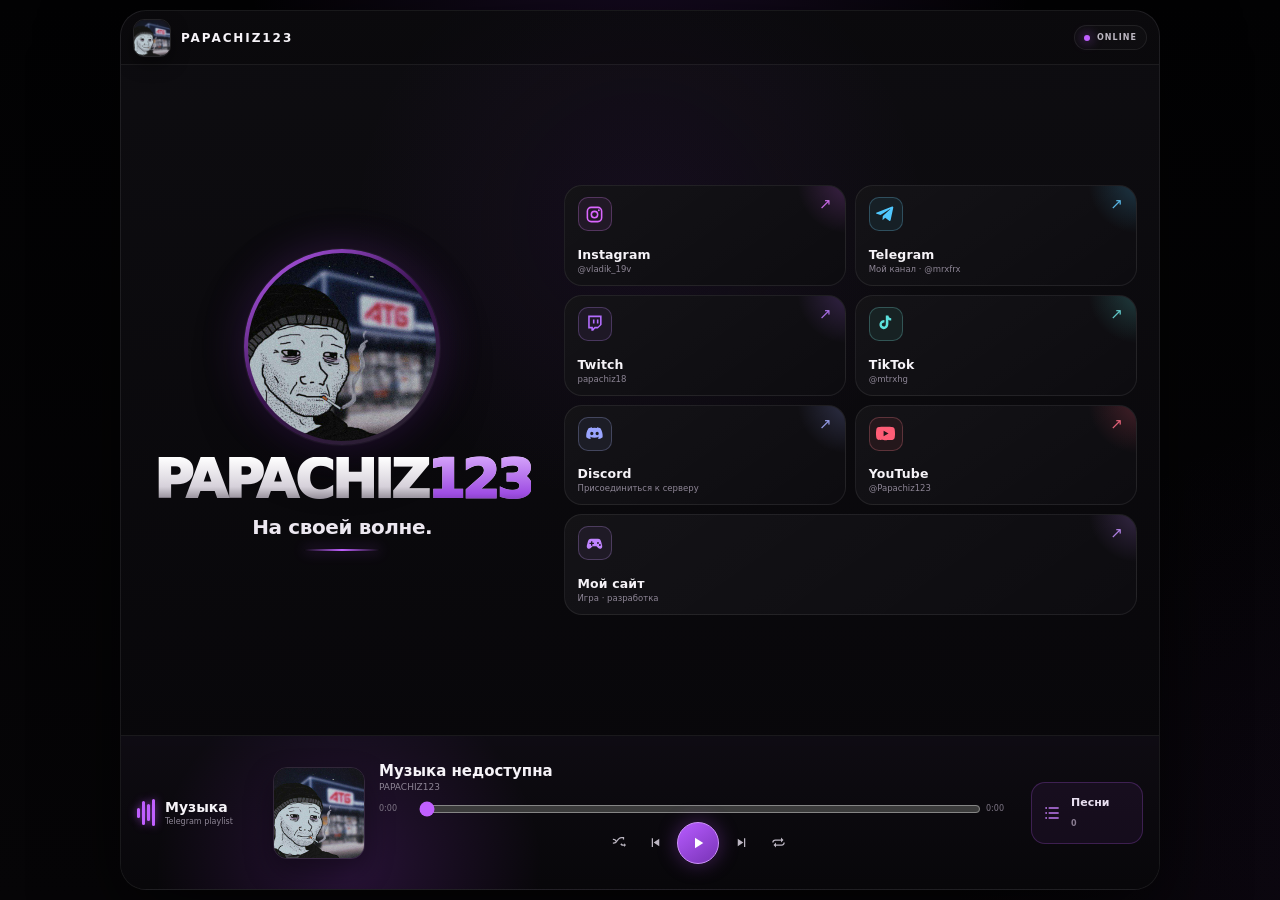
==== index.html @ b85cf556 "Kenzo style purple redesign" ====
<!doctype html>
<html lang="ru">
<head>
<meta charset="utf-8">
<meta name="viewport" content="width=device-width,initial-scale=1,viewport-fit=cover">
<meta name="theme-color" content="#050306">
<title>PAPACHIZ123</title>
<link rel="icon" href="favicon.ico">
<link rel="icon" type="image/png" sizes="32x32" href="favicon-32.png">
<link rel="icon" type="image/png" sizes="64x64" href="favicon-64.png">
<link rel="apple-touch-icon" href="apple-touch-icon.png">
<link rel="stylesheet" href="style.css">
</head>
<body>
<main class="app">
  <header class="topbar">
    <div class="top-id"><img src="profile.jpg" alt=""><strong>PAPACHIZ123</strong></div>
    <div class="online">ONLINE</div>
  </header>

  <section class="content">
    <div class="profile">
      <div class="avatar-frame"><img src="profile.jpg" alt="PAPACHIZ123"></div>
      <h1>PAPACHIZ<span>123</span></h1>
      <p class="phrase">На своей волне.</p>
    </div>

    <div class="links">
      <a class="social instagram" href="https://www.instagram.com/vladik_19v/" target="_blank" rel="noopener" aria-label="Instagram">
        <div class="social-head"><div class="icon"><svg viewBox="0 0 24 24"><path d="M7.75 2h8.5A5.76 5.76 0 0 1 22 7.75v8.5A5.76 5.76 0 0 1 16.25 22h-8.5A5.76 5.76 0 0 1 2 16.25v-8.5A5.76 5.76 0 0 1 7.75 2Zm0 2A3.75 3.75 0 0 0 4 7.75v8.5A3.75 3.75 0 0 0 7.75 20h8.5A3.75 3.75 0 0 0 20 16.25v-8.5A3.75 3.75 0 0 0 16.25 4h-8.5ZM17.5 5.5A1.25 1.25 0 1 1 17.5 8a1.25 1.25 0 0 1 0-2.5ZM12 7a5 5 0 1 1 0 10 5 5 0 0 1 0-10Zm0 2a3 3 0 1 0 0 6 3 3 0 0 0 0-6Z"/></svg></div><span class="arrow">↗</span></div>
        <div><strong>Instagram</strong><small>@vladik_19v</small></div>
      </a>

      <a class="social telegram" href="https://t.me/mrxfrx" target="_blank" rel="noopener" aria-label="Telegram">
        <div class="social-head"><div class="icon"><svg viewBox="0 0 24 24"><path d="M21.8 3.6 18.5 19c-.25 1.08-.92 1.35-1.86.84l-5-3.69-2.41 2.32c-.27.27-.49.49-1 .49l.36-5.1 9.28-8.39c.4-.36-.09-.56-.63-.2L5.77 12.5.83 10.96c-1.08-.34-1.1-1.08.23-1.6L20.4 1.9c.9-.33 1.69.2 1.4 1.7Z"/></svg></div><span class="arrow">↗</span></div>
        <div><strong>Telegram</strong><small>Мой канал · @mrxfrx</small></div>
      </a>

      <a class="social twitch" href="https://www.twitch.tv/papachiz18" target="_blank" rel="noopener" aria-label="Twitch">
        <div class="social-head"><div class="icon"><svg viewBox="0 0 24 24"><path d="M4 2h17v11.5l-4.8 4.8h-3.5L10.4 21H8v-2.7H4V2Zm2 2v12h4v2.2l2.2-2.2h4L19 13.2V4H6Zm4 3h2v5h-2V7Zm5 0h2v5h-2V7Z"/></svg></div><span class="arrow">↗</span></div>
        <div><strong>Twitch</strong><small>papachiz18</small></div>
      </a>

      <a class="social tiktok" href="https://www.tiktok.com/@mtrxhg" target="_blank" rel="noopener" aria-label="TikTok">
        <div class="social-head"><div class="icon"><svg viewBox="0 0 24 24"><path d="M15.6 2c.35 2.02 1.54 3.23 3.62 3.39V8.2c-1.2.12-2.25-.28-3.58-1.08v5.35c0 6.8-7.42 8.92-10.4 4.05-1.91-3.13-.74-8.62 5.4-8.84v2.97c-.46.07-.95.18-1.39.33-1.34.45-2.1 1.29-1.89 2.72.4 2.75 5.45 3.56 5.03-1.81V2h3.21Z"/></svg></div><span class="arrow">↗</span></div>
        <div><strong>TikTok</strong><small>@mtrxhg</small></div>
      </a>

      <a class="social discord" href="https://discord.gg/qMHVXrs7yF" target="_blank" rel="noopener" aria-label="Discord">
        <div class="social-head"><div class="icon"><svg viewBox="0 0 24 24"><path d="M19.5 5.34A16.3 16.3 0 0 0 15.44 4l-.5 1.02a15.4 15.4 0 0 0-5.87 0L8.55 4A16.44 16.44 0 0 0 4.5 5.35C1.93 9.17 1.24 12.9 1.6 16.58a16.7 16.7 0 0 0 4.98 2.52l1.2-1.64a10.8 10.8 0 0 1-1.88-.9l.46-.36c3.62 1.68 7.55 1.68 11.13 0l.46.36c-.6.35-1.23.65-1.88.9l1.2 1.64a16.64 16.64 0 0 0 4.98-2.52c.43-4.27-.74-7.96-2.75-11.24ZM8.62 14.32c-1.09 0-1.98-1-1.98-2.22 0-1.23.87-2.22 1.98-2.22 1.12 0 2.01 1 1.99 2.22 0 1.22-.88 2.22-1.99 2.22Zm6.76 0c-1.09 0-1.98-1-1.98-2.22 0-1.23.87-2.22 1.98-2.22 1.12 0 2.01 1 1.99 2.22 0 1.22-.87 2.22-1.99 2.22Z"/></svg></div><span class="arrow">↗</span></div>
        <div><strong>Discord</strong><small>Присоединиться к серверу</small></div>
      </a>

      <a class="social youtube" href="https://www.youtube.com/@Papachiz123" target="_blank" rel="noopener" aria-label="YouTube">
        <div class="social-head"><div class="icon"><svg viewBox="0 0 24 24"><path d="M23.5 6.2a3 3 0 0 0-2.1-2.1C19.55 3.6 12 3.6 12 3.6s-7.55 0-9.4.5A3 3 0 0 0 .5 6.2 31.1 31.1 0 0 0 0 12a31.1 31.1 0 0 0 .5 5.8 3 3 0 0 0 2.1 2.1c1.85.5 9.4.5 9.4.5s7.55 0 9.4-.5a3 3 0 0 0 2.1-2.1A31.1 31.1 0 0 0 24 12a31.1 31.1 0 0 0-.5-5.8ZM9.6 15.6V8.4L15.8 12l-6.2 3.6Z"/></svg></div><span class="arrow">↗</span></div>
        <div><strong>YouTube</strong><small>@Papachiz123</small></div>
      </a>

      <a class="social game" href="https://papachiz-game-7948828570.papachiz-music.workers.dev/" target="_blank" rel="noopener" aria-label="Мой сайт с игрой">
        <div class="social-head"><div class="icon"><svg viewBox="0 0 24 24"><path d="M7.5 6h9c2.1 0 3.4 1.4 4.2 4.6l1 4.2c.8 3.2-2.9 5.2-5 3l-2.3-2.4H9.6l-2.3 2.4c-2.1 2.2-5.8.2-5-3l1-4.2C4.1 7.4 5.4 6 7.5 6Zm.1 3v2H5.7v1.7h1.9v2h1.7v-2h2v-1.7h-2V9H7.6Zm8.8 1.2a1.2 1.2 0 1 0 0 2.4 1.2 1.2 0 0 0 0-2.4Zm2.4 2.4a1.2 1.2 0 1 0 0 2.4 1.2 1.2 0 0 0 0-2.4Z"/></svg></div><span class="arrow">↗</span></div>
        <div><strong>Мой сайт</strong><small>Игра · разработка</small></div>
      </a>
    </div>
  </section>

  <section class="musicbar" aria-label="Музыка">
    <div class="music-badge"><span class="eq"><i></i><i></i><i></i><i></i></span><div><strong>Музыка</strong><small>Telegram playlist</small></div></div>
    <img class="cover" id="cover" src="profile.jpg" alt="">
    <div class="trackbox">
      <div class="track-title"><strong id="title">Загрузка плейлиста…</strong><small id="artist">PAPACHIZ123</small></div>
      <div class="timeline"><span id="current">0:00</span><input id="seek" type="range" min="0" max="1" value="0" step="0.1"><span id="duration">0:00</span></div>
      <div class="controls">
        <button id="shuffle" aria-label="Перемешать" title="Перемешать"><svg viewBox="0 0 24 24"><path d="M17 3h4v4h-2V5h-2c-2.8 0-4.3 1.8-5.9 4-1.7 2.4-3.7 5-7.1 5H3v-2h1c2.4 0 3.8-1.8 5.5-4C11.2 5.7 13.3 3 17 3ZM3 6h1c2.3 0 3.7 1.3 5 3l-1.2 1.7C6.5 9 5.5 8 4 8H3V6Zm13.5 7.3c.8 1 1.6 1.7 2.5 1.7h2v-2l3 3-3 3v-2h-2c-1.8 0-3-.9-4-2l1.5-1.7Z"/></svg></button>
        <button id="prev" aria-label="Предыдущий" title="Предыдущий"><svg viewBox="0 0 24 24"><path d="M6 5h2v14H6V5Zm12 1v12l-9-6 9-6Z"/></svg></button>
        <button id="play" class="primary" aria-label="Воспроизвести" title="Воспроизвести"><svg viewBox="0 0 24 24"><path d="M8 5v14l11-7L8 5Z"/></svg></button>
        <button id="next" aria-label="Следующий" title="Следующий"><svg viewBox="0 0 24 24"><path d="M16 5h2v14h-2V5ZM6 6l9 6-9 6V6Z"/></svg></button>
        <button id="repeat" aria-label="Повтор" title="Повтор"><svg viewBox="0 0 24 24"><path d="M7 7h9V4l4 4-4 4V9H7a3 3 0 0 0-3 3H2a5 5 0 0 1 5-5Zm10 10H8v3l-4-4 4-4v3h9a3 3 0 0 0 3-3h2a5 5 0 0 1-5 5Z"/></svg></button>
      </div>
    </div>
    <button class="songs-button" id="songs-open" type="button"><svg viewBox="0 0 24 24"><path d="M4 5h2v2H4V5Zm4 0h12v2H8V5ZM4 11h2v2H4v-2Zm4 0h12v2H8v-2ZM4 17h2v2H4v-2Zm4 0h12v2H8v-2Z"/></svg><span>Песни</span><b id="track-count">0</b></button>
  </section>

  <div class="playlist" id="playlist" hidden>
    <div class="playlist-card">
      <div class="playlist-top"><div><strong>Список песен</strong><small id="playlist-count">0 треков</small></div><button id="songs-close" aria-label="Закрыть">×</button></div>
      <ol id="track-list"><li class="empty">Загрузка…</li></ol>
    </div>
  </div>
</main>
<audio id="audio" preload="metadata"></audio>
<script src="app.js"></script>
</body>
</html>
---- style.css ----
:root{
  --bg:#030204;
  --card:#0a090d;
  --card2:#100d14;
  --line:rgba(255,255,255,.075);
  --text:#f6f3f8;
  --muted:#8d8595;
  --purple:#8b39d2;
  --purple2:#c060ff;
  --purpleGlow:rgba(153,60,224,.22);
}
*{box-sizing:border-box;-webkit-tap-highlight-color:transparent}
[hidden]{display:none!important}
html,body{width:100%;height:100%;margin:0;overflow:hidden;background:var(--bg);color:var(--text);font-family:Inter,ui-sans-serif,system-ui,-apple-system,BlinkMacSystemFont,"Segoe UI",sans-serif}
button,input{font:inherit}button{cursor:pointer}a{color:inherit}
body{min-height:100dvh;background:radial-gradient(circle at 50% -12%,rgba(139,57,210,.17),transparent 34%),radial-gradient(circle at 110% 95%,rgba(98,33,150,.08),transparent 28%),linear-gradient(180deg,#020203,#060507)}
body::before{content:"";position:fixed;inset:0;pointer-events:none;opacity:.15;background-image:linear-gradient(rgba(255,255,255,.016) 1px,transparent 1px),linear-gradient(90deg,rgba(255,255,255,.016) 1px,transparent 1px);background-size:36px 36px}
.app{position:relative;z-index:1;width:min(1040px,calc(100vw - 20px));height:calc(100dvh - 20px);max-height:900px;margin:10px auto;border:1px solid var(--line);border-radius:26px;overflow:hidden;background:radial-gradient(circle at 50% 24%,rgba(133,45,205,.075),transparent 34%),linear-gradient(180deg,rgba(14,13,17,.985),rgba(7,6,9,.99));box-shadow:0 26px 80px rgba(0,0,0,.62);display:grid;grid-template-rows:54px minmax(0,1fr) 154px}
.topbar{display:flex;align-items:center;justify-content:space-between;gap:12px;padding:7px 12px;border-bottom:1px solid var(--line);background:rgba(0,0,0,.25)}
.top-id{display:flex;align-items:center;gap:10px;min-width:0}.top-id img{width:38px;height:38px;object-fit:cover;border-radius:11px;border:1px solid rgba(255,255,255,.10);box-shadow:0 7px 18px rgba(0,0,0,.38);flex:0 0 auto}.top-id strong{font-size:12px;letter-spacing:.16em;text-transform:uppercase;white-space:nowrap}
.online{display:flex;align-items:center;gap:7px;flex:0 0 auto;border:1px solid var(--line);border-radius:999px;padding:7px 9px;color:#bdb8c2;background:rgba(255,255,255,.02);font-size:8px;font-weight:800;letter-spacing:.13em;text-transform:uppercase}.online::before{content:"";width:6px;height:6px;border-radius:50%;background:var(--purple2);box-shadow:0 0 12px rgba(192,96,255,.95)}
.content{min-height:0;display:grid;grid-template-columns:minmax(240px,.82fr) minmax(340px,1.18fr);gap:22px;align-items:center;padding:14px 22px}
.profile{min-width:0;display:flex;flex-direction:column;align-items:center;justify-content:center;text-align:center;gap:12px}
.avatar-frame{width:clamp(138px,18vw,196px);aspect-ratio:1;border-radius:50%;padding:4px;background:linear-gradient(145deg,var(--purple2),#39124f 48%,rgba(255,255,255,.11));box-shadow:0 0 0 1px rgba(255,255,255,.04),0 0 44px rgba(161,62,232,.22),0 18px 46px rgba(0,0,0,.5)}
.avatar-frame img{width:100%;height:100%;display:block;object-fit:cover;border-radius:50%;filter:brightness(.9) contrast(1.08) saturate(.9)}
h1{margin:0;font-size:clamp(36px,4.6vw,54px);line-height:.86;letter-spacing:-.055em;font-weight:950;text-transform:uppercase;background:linear-gradient(180deg,#fff,#d6d1da 63%,#79727e);-webkit-background-clip:text;background-clip:text;color:transparent}h1 span{background:linear-gradient(180deg,#e0b6ff,#9f4ee3 72%,#62308d);-webkit-background-clip:text;background-clip:text;color:transparent}
.phrase{margin:0;font-size:clamp(15px,2vw,20px);line-height:1.18;font-weight:760;color:#ece7f0;letter-spacing:-.02em}.phrase::after{content:"";display:block;width:76px;height:2px;margin:9px auto 0;background:linear-gradient(90deg,transparent,var(--purple2),transparent);box-shadow:0 0 13px rgba(192,96,255,.48)}
.links{min-width:0;display:grid;grid-template-columns:repeat(2,minmax(0,1fr));grid-template-rows:repeat(4,minmax(0,1fr));gap:9px;height:min(430px,51vh)}
.social{--accent:#ba75ff;position:relative;min-width:0;min-height:0;border:1px solid var(--line);border-radius:18px;background:linear-gradient(145deg,rgba(255,255,255,.038),rgba(255,255,255,.012)),var(--card);text-decoration:none;color:var(--text);padding:11px 13px;display:flex;flex-direction:column;justify-content:space-between;overflow:hidden;transition:.18s ease}.social.game{grid-column:1/-1}
.social::before{content:"";position:absolute;width:100px;height:100px;right:-52px;top:-52px;border-radius:50%;background:radial-gradient(circle,color-mix(in srgb,var(--accent) 22%,transparent),transparent 70%);pointer-events:none}.social:hover{transform:translateY(-2px);border-color:color-mix(in srgb,var(--accent) 35%,transparent);background:linear-gradient(145deg,color-mix(in srgb,var(--accent) 9%,transparent),rgba(255,255,255,.015)),var(--card)}.social:active{transform:scale(.985)}
.social-head{display:flex;align-items:flex-start;justify-content:space-between;gap:10px}.icon{width:34px;height:34px;border-radius:10px;display:grid;place-items:center;border:1px solid color-mix(in srgb,var(--accent) 20%,rgba(255,255,255,.075));background:color-mix(in srgb,var(--accent) 8%,#111113)}.icon svg{width:19px;height:19px;display:block;fill:var(--accent)}.arrow{color:color-mix(in srgb,var(--accent) 76%,#7a7380);font-size:15px;line-height:1}.social strong{display:block;font-size:12.5px;letter-spacing:.01em}.social small{display:block;margin-top:2px;color:var(--muted);font-size:8.5px}
.instagram{--accent:#db66ff}.telegram{--accent:#50c8ff}.twitch{--accent:#b46dff}.tiktok{--accent:#5ce1dd}.discord{--accent:#9aa5ff}.youtube{--accent:#ff5d76}.game{--accent:#c084ff}
.musicbar{position:relative;min-height:0;border-top:1px solid var(--line);background:linear-gradient(180deg,rgba(15,12,19,.95),rgba(8,7,10,.98));padding:13px 16px;display:grid;grid-template-columns:122px 92px minmax(0,1fr) 112px;gap:14px;align-items:center;overflow:hidden}.musicbar::before{content:"";position:absolute;left:-2%;bottom:-80%;width:48%;height:180%;background:radial-gradient(circle,rgba(170,65,239,.19),transparent 68%);pointer-events:none}.music-badge,.cover,.trackbox,.songs-button{position:relative;z-index:1}.music-badge{display:flex;align-items:center;gap:10px}.music-badge strong{display:block;font-size:14px}.music-badge small{display:block;margin-top:2px;color:var(--muted);font-size:8px}.eq{height:30px;display:flex;align-items:center;gap:2px}.eq i{width:3px;border-radius:3px;background:var(--purple2);box-shadow:0 0 8px rgba(192,96,255,.7)}.eq i:nth-child(1){height:10px}.eq i:nth-child(2){height:24px}.eq i:nth-child(3){height:17px}.eq i:nth-child(4){height:27px}.cover{width:92px;height:92px;border-radius:14px;object-fit:cover;border:1px solid rgba(255,255,255,.1);box-shadow:0 12px 28px rgba(0,0,0,.36)}
.trackbox{min-width:0}.track-title strong,.track-title small{display:block;white-space:nowrap;overflow:hidden;text-overflow:ellipsis}.track-title strong{font-size:15px}.track-title small{margin-top:2px;color:var(--muted);font-size:9px}.timeline{margin-top:7px;display:grid;grid-template-columns:31px 1fr 31px;gap:7px;align-items:center;color:#7f7786;font-size:8px}.timeline input{width:100%;accent-color:var(--purple2)}.controls{display:flex;align-items:center;justify-content:center;gap:7px;margin-top:3px}.controls button{width:30px;height:30px;border:0;border-radius:9px;background:transparent;color:#bcb6c2;display:grid;place-items:center}.controls button svg{width:15px;height:15px;fill:currentColor}.controls button:hover{background:rgba(255,255,255,.05)}.controls button.active{color:#d49bff;background:rgba(166,75,225,.13)}.controls .primary{width:42px;height:42px;border-radius:50%;background:linear-gradient(145deg,#b75cff,#7833b6);border:1px solid #d093ff;color:white;box-shadow:0 0 20px rgba(178,76,242,.35)}.controls .primary svg{width:18px;height:18px}
.songs-button{height:62px;border:1px solid rgba(192,96,255,.23);border-radius:14px;background:rgba(150,63,211,.08);color:#e8dff0;display:grid;grid-template-columns:22px 1fr;grid-template-rows:1fr 1fr;column-gap:7px;align-items:center;padding:9px 10px;text-align:left}.songs-button svg{grid-row:1/3;width:20px;height:20px;fill:#bf78ef}.songs-button span{font-size:11px;font-weight:800}.songs-button b{font-size:8px;color:#897c91;font-weight:600}.songs-button:hover{border-color:rgba(192,96,255,.42);background:rgba(150,63,211,.13)}
.playlist{position:absolute;inset:54px 0 154px;z-index:10;display:grid;place-items:end;padding:14px;background:rgba(3,2,4,.47);backdrop-filter:blur(8px)}.playlist-card{width:min(440px,calc(100% - 8px));height:min(430px,100%);display:flex;flex-direction:column;border:1px solid rgba(192,96,255,.24);border-radius:18px;background:#0b0910;box-shadow:0 24px 70px rgba(0,0,0,.55),0 0 42px rgba(139,57,210,.10);overflow:hidden}.playlist-top{height:55px;display:flex;align-items:center;justify-content:space-between;padding:0 12px;border-bottom:1px solid var(--line)}.playlist-top strong{display:block;font-size:13px}.playlist-top small{display:block;margin-top:2px;color:var(--muted);font-size:8px}.playlist-top button{width:32px;height:32px;border:1px solid var(--line);border-radius:9px;background:#121016;color:#d5cdd9;font-size:20px}.playlist ol{list-style:none;margin:0;padding:8px;overflow:auto;display:grid;gap:5px}.track{width:100%;display:grid;grid-template-columns:32px minmax(0,1fr) auto;align-items:center;gap:8px;padding:8px;border:1px solid transparent;border-radius:10px;background:transparent;color:var(--text);text-align:left}.track:hover,.track.active{background:rgba(255,255,255,.05);border-color:rgba(255,255,255,.055)}.num{font-size:9px;color:#776e7d;text-align:center}.track-copy{min-width:0}.track-copy strong,.track-copy small{display:block;white-space:nowrap;overflow:hidden;text-overflow:ellipsis}.track-copy strong{font-size:11px}.track-copy small{margin-top:2px;color:#807887;font-size:8px}.track-time{font-size:8px;color:#827989}.empty{padding:24px;text-align:center;color:#877f8d;font-size:11px}
@media(max-height:780px) and (min-width:761px){.app{height:calc(100dvh - 8px);margin:4px auto;grid-template-rows:50px minmax(0,1fr) 136px}.content{padding:8px 18px}.avatar-frame{width:clamp(110px,17vh,145px)}h1{font-size:clamp(34px,6vh,52px)}.phrase{font-size:clamp(13px,2.4vh,17px)}.links{height:min(350px,50vh);gap:7px}.social{padding:8px 10px;border-radius:15px}.icon{width:29px;height:29px}.musicbar{grid-template-columns:105px 76px minmax(0,1fr) 96px;padding:9px 12px}.cover{width:76px;height:76px}.playlist{inset:50px 0 136px}}
@media(max-width:760px){.app{width:calc(100vw - 12px);height:auto;max-height:calc(100dvh - 12px);margin:6px auto;border-radius:20px;grid-template-rows:48px auto 116px}.topbar{padding:5px 9px}.top-id img{width:34px;height:34px;border-radius:10px}.top-id strong{font-size:11px}.online{font-size:7px;padding:6px 8px}.content{grid-template-columns:1fr;grid-template-rows:auto auto;gap:10px;padding:8px 9px 8px;align-content:center;justify-content:center}.profile{gap:5px}.avatar-frame{width:clamp(88px,22vw,112px);padding:3px}h1{font-size:clamp(29px,9.4vw,42px)}.phrase{font-size:clamp(12px,3.8vw,15px)}.phrase::after{margin-top:5px;width:52px}.links{height:100%;min-height:0;max-height:274px;grid-template-columns:repeat(3,minmax(0,1fr));grid-template-rows:repeat(3,minmax(0,1fr));gap:6px}.social{border-radius:13px;padding:7px 8px}.social.game{grid-column:1/-1}.icon{width:28px;height:28px;border-radius:9px}.icon svg{width:16px;height:16px}.social strong{font-size:9.5px}.social small{display:none}.game small{display:block;font-size:7px}.arrow{font-size:12px}.musicbar{padding:8px;grid-template-columns:54px minmax(0,1fr) 47px;gap:8px}.music-badge{display:none}.cover{width:54px;height:54px;border-radius:10px}.track-title strong{font-size:11px}.track-title small{font-size:7.5px}.timeline{margin-top:3px;grid-template-columns:23px 1fr 23px;gap:4px;font-size:6.5px}.controls{gap:2px;margin-top:0}.controls button{width:22px;height:22px;font-size:9px}.controls .primary{width:30px;height:30px}.songs-button{width:47px;height:47px;display:grid;place-items:center;padding:0}.songs-button svg{grid-row:auto;width:19px;height:19px}.songs-button span,.songs-button b{display:none}.playlist{inset:48px 0 116px;padding:8px}.playlist-card{width:100%;height:100%;border-radius:14px}}
@media(max-width:390px){.top-id strong{font-size:10px}.avatar-frame{width:82px}h1{font-size:28px}.phrase{font-size:11.5px}.links{max-height:246px}.social{padding:6px 7px}.icon{width:26px;height:26px}.social strong{font-size:9px}}
@media(max-width:760px) and (max-height:640px){.content{grid-template-columns:.72fr 1.28fr;grid-template-rows:1fr;gap:7px}.profile{gap:4px}.avatar-frame{width:70px}h1{font-size:25px}.phrase{font-size:10px}.links{max-height:none;height:100%;grid-template-columns:repeat(2,minmax(0,1fr));grid-template-rows:repeat(4,minmax(0,1fr))}.social{padding:5px 6px}.icon{width:24px;height:24px}.musicbar{grid-template-rows:1fr}}
@media(prefers-reduced-motion:reduce){*{transition:none!important}}
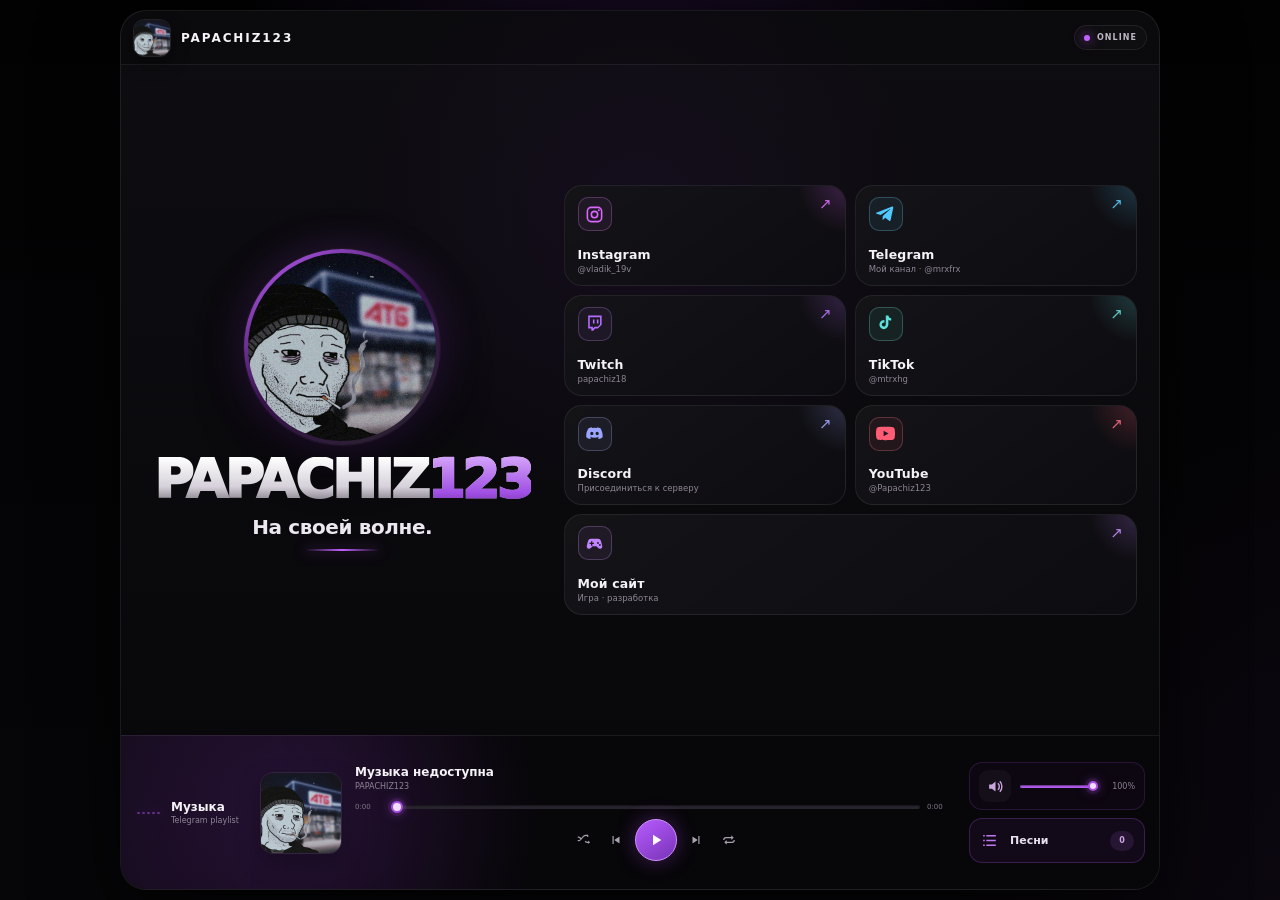
==== commit b60cd48a: "Improve music player" ====
--- a/index.html
+++ b/index.html
@@ -64,20 +64,63 @@
   </section>
 
   <section class="musicbar" aria-label="Музыка">
-    <div class="music-badge"><span class="eq"><i></i><i></i><i></i><i></i></span><div><strong>Музыка</strong><small>Telegram playlist</small></div></div>
-    <img class="cover" id="cover" src="profile.jpg" alt="">
+    <div class="music-badge">
+      <span class="eq" id="eq" aria-hidden="true"><i></i><i></i><i></i><i></i><i></i></span>
+      <div><strong>Музыка</strong><small>Telegram playlist</small></div>
+    </div>
+
+    <img class="cover" id="cover" src="profile.jpg" alt="Обложка трека">
+
     <div class="trackbox">
-      <div class="track-title"><strong id="title">Загрузка плейлиста…</strong><small id="artist">PAPACHIZ123</small></div>
-      <div class="timeline"><span id="current">0:00</span><input id="seek" type="range" min="0" max="1" value="0" step="0.1"><span id="duration">0:00</span></div>
+      <div class="track-title">
+        <strong id="title">Загрузка плейлиста…</strong>
+        <small id="artist">PAPACHIZ123</small>
+      </div>
+
+      <div class="timeline">
+        <span id="current">0:00</span>
+        <input id="seek" class="pretty-range seek-range" type="range" min="0" max="1" value="0" step="0.1" aria-label="Позиция трека">
+        <span id="duration">0:00</span>
+      </div>
+
       <div class="controls">
-        <button id="shuffle" aria-label="Перемешать" title="Перемешать"><svg viewBox="0 0 24 24"><path d="M17 3h4v4h-2V5h-2c-2.8 0-4.3 1.8-5.9 4-1.7 2.4-3.7 5-7.1 5H3v-2h1c2.4 0 3.8-1.8 5.5-4C11.2 5.7 13.3 3 17 3ZM3 6h1c2.3 0 3.7 1.3 5 3l-1.2 1.7C6.5 9 5.5 8 4 8H3V6Zm13.5 7.3c.8 1 1.6 1.7 2.5 1.7h2v-2l3 3-3 3v-2h-2c-1.8 0-3-.9-4-2l1.5-1.7Z"/></svg></button>
-        <button id="prev" aria-label="Предыдущий" title="Предыдущий"><svg viewBox="0 0 24 24"><path d="M6 5h2v14H6V5Zm12 1v12l-9-6 9-6Z"/></svg></button>
-        <button id="play" class="primary" aria-label="Воспроизвести" title="Воспроизвести"><svg viewBox="0 0 24 24"><path d="M8 5v14l11-7L8 5Z"/></svg></button>
-        <button id="next" aria-label="Следующий" title="Следующий"><svg viewBox="0 0 24 24"><path d="M16 5h2v14h-2V5ZM6 6l9 6-9 6V6Z"/></svg></button>
-        <button id="repeat" aria-label="Повтор" title="Повтор"><svg viewBox="0 0 24 24"><path d="M7 7h9V4l4 4-4 4V9H7a3 3 0 0 0-3 3H2a5 5 0 0 1 5-5Zm10 10H8v3l-4-4 4-4v3h9a3 3 0 0 0 3-3h2a5 5 0 0 1-5 5Z"/></svg></button>
+        <button id="shuffle" aria-label="Перемешать" title="Перемешать">
+          <svg viewBox="0 0 24 24"><path d="M17 3h4v4h-2V5h-2c-2.8 0-4.3 1.8-5.9 4-1.7 2.4-3.7 5-7.1 5H3v-2h1c2.4 0 3.8-1.8 5.5-4C11.2 5.7 13.3 3 17 3ZM3 6h1c2.3 0 3.7 1.3 5 3l-1.2 1.7C6.5 9 5.5 8 4 8H3V6Zm13.5 7.3c.8 1 1.6 1.7 2.5 1.7h2v-2l3 3-3 3v-2h-2c-1.8 0-3-.9-4-2l1.5-1.7Z"/></svg>
+        </button>
+        <button id="prev" aria-label="Предыдущий" title="Предыдущий">
+          <svg viewBox="0 0 24 24"><path d="M6 5h2v14H6V5Zm12 1v12l-9-6 9-6Z"/></svg>
+        </button>
+        <button id="play" class="primary" aria-label="Воспроизвести" title="Воспроизвести">
+          <svg viewBox="0 0 24 24"><path d="M8 5v14l11-7L8 5Z"/></svg>
+        </button>
+        <button id="next" aria-label="Следующий" title="Следующий">
+          <svg viewBox="0 0 24 24"><path d="M16 5h2v14h-2V5ZM6 6l9 6-9 6V6Z"/></svg>
+        </button>
+        <button id="repeat" class="repeat-button" aria-label="Повтор выключен" title="Повтор выключен">
+          <svg viewBox="0 0 24 24"><path d="M7 7h9V4l4 4-4 4V9H7a3 3 0 0 0-3 3H2a5 5 0 0 1 5-5Zm10 10H8v3l-4-4 4-4v3h9a3 3 0 0 0 3-3h2a5 5 0 0 1-5 5Z"/></svg>
+          <span class="repeat-one" id="repeat-one" hidden>1</span>
+        </button>
       </div>
     </div>
-    <button class="songs-button" id="songs-open" type="button"><svg viewBox="0 0 24 24"><path d="M4 5h2v2H4V5Zm4 0h12v2H8V5ZM4 11h2v2H4v-2Zm4 0h12v2H8v-2ZM4 17h2v2H4v-2Zm4 0h12v2H8v-2Z"/></svg><span>Песни</span><b id="track-count">0</b></button>
+
+    <div class="music-tools">
+      <div class="volume-box">
+        <button id="mute" class="mute-button" type="button" aria-label="Выключить звук" title="Выключить звук">
+          <svg class="volume-on" viewBox="0 0 24 24"><path d="M3 9v6h4l5 4V5L7 9H3Zm11.7-.8a5 5 0 0 1 0 7.6l1.3 1.5a7 7 0 0 0 0-10.6l-1.3 1.5Zm2.7-3a10 10 0 0 1 0 13.6l1.4 1.4a12 12 0 0 0 0-16.4l-1.4 1.4Z"/></svg>
+          <svg class="volume-off" viewBox="0 0 24 24" hidden><path d="M3 9v6h4l5 4V5L7 9H3Zm12.3 1.3-1.4 1.4 2.3 2.3-2.3 2.3 1.4 1.4 2.3-2.3 2.3 2.3 1.4-1.4-2.3-2.3 2.3-2.3-1.4-1.4-2.3 2.3-2.3-2.3Z"/></svg>
+        </button>
+        <div class="volume-slider-wrap">
+          <input id="volume" class="pretty-range volume-range" type="range" min="0" max="1" value="1" step="0.01" aria-label="Громкость">
+          <span id="volume-value">100%</span>
+        </div>
+      </div>
+
+      <button class="songs-button" id="songs-open" type="button">
+        <svg viewBox="0 0 24 24"><path d="M4 5h2v2H4V5Zm4 0h12v2H8V5ZM4 11h2v2H4v-2Zm4 0h12v2H8v-2ZM4 17h2v2H4v-2Zm4 0h12v2H8v-2Z"/></svg>
+        <span>Песни</span>
+        <b id="track-count">0</b>
+      </button>
+    </div>
   </section>
 
   <div class="playlist" id="playlist" hidden>
--- a/style.css
+++ b/style.css
@@ -30,12 +30,159 @@
 .social::before{content:"";position:absolute;width:100px;height:100px;right:-52px;top:-52px;border-radius:50%;background:radial-gradient(circle,color-mix(in srgb,var(--accent) 22%,transparent),transparent 70%);pointer-events:none}.social:hover{transform:translateY(-2px);border-color:color-mix(in srgb,var(--accent) 35%,transparent);background:linear-gradient(145deg,color-mix(in srgb,var(--accent) 9%,transparent),rgba(255,255,255,.015)),var(--card)}.social:active{transform:scale(.985)}
 .social-head{display:flex;align-items:flex-start;justify-content:space-between;gap:10px}.icon{width:34px;height:34px;border-radius:10px;display:grid;place-items:center;border:1px solid color-mix(in srgb,var(--accent) 20%,rgba(255,255,255,.075));background:color-mix(in srgb,var(--accent) 8%,#111113)}.icon svg{width:19px;height:19px;display:block;fill:var(--accent)}.arrow{color:color-mix(in srgb,var(--accent) 76%,#7a7380);font-size:15px;line-height:1}.social strong{display:block;font-size:12.5px;letter-spacing:.01em}.social small{display:block;margin-top:2px;color:var(--muted);font-size:8.5px}
 .instagram{--accent:#db66ff}.telegram{--accent:#50c8ff}.twitch{--accent:#b46dff}.tiktok{--accent:#5ce1dd}.discord{--accent:#9aa5ff}.youtube{--accent:#ff5d76}.game{--accent:#c084ff}
-.musicbar{position:relative;min-height:0;border-top:1px solid var(--line);background:linear-gradient(180deg,rgba(15,12,19,.95),rgba(8,7,10,.98));padding:13px 16px;display:grid;grid-template-columns:122px 92px minmax(0,1fr) 112px;gap:14px;align-items:center;overflow:hidden}.musicbar::before{content:"";position:absolute;left:-2%;bottom:-80%;width:48%;height:180%;background:radial-gradient(circle,rgba(170,65,239,.19),transparent 68%);pointer-events:none}.music-badge,.cover,.trackbox,.songs-button{position:relative;z-index:1}.music-badge{display:flex;align-items:center;gap:10px}.music-badge strong{display:block;font-size:14px}.music-badge small{display:block;margin-top:2px;color:var(--muted);font-size:8px}.eq{height:30px;display:flex;align-items:center;gap:2px}.eq i{width:3px;border-radius:3px;background:var(--purple2);box-shadow:0 0 8px rgba(192,96,255,.7)}.eq i:nth-child(1){height:10px}.eq i:nth-child(2){height:24px}.eq i:nth-child(3){height:17px}.eq i:nth-child(4){height:27px}.cover{width:92px;height:92px;border-radius:14px;object-fit:cover;border:1px solid rgba(255,255,255,.1);box-shadow:0 12px 28px rgba(0,0,0,.36)}
-.trackbox{min-width:0}.track-title strong,.track-title small{display:block;white-space:nowrap;overflow:hidden;text-overflow:ellipsis}.track-title strong{font-size:15px}.track-title small{margin-top:2px;color:var(--muted);font-size:9px}.timeline{margin-top:7px;display:grid;grid-template-columns:31px 1fr 31px;gap:7px;align-items:center;color:#7f7786;font-size:8px}.timeline input{width:100%;accent-color:var(--purple2)}.controls{display:flex;align-items:center;justify-content:center;gap:7px;margin-top:3px}.controls button{width:30px;height:30px;border:0;border-radius:9px;background:transparent;color:#bcb6c2;display:grid;place-items:center}.controls button svg{width:15px;height:15px;fill:currentColor}.controls button:hover{background:rgba(255,255,255,.05)}.controls button.active{color:#d49bff;background:rgba(166,75,225,.13)}.controls .primary{width:42px;height:42px;border-radius:50%;background:linear-gradient(145deg,#b75cff,#7833b6);border:1px solid #d093ff;color:white;box-shadow:0 0 20px rgba(178,76,242,.35)}.controls .primary svg{width:18px;height:18px}
-.songs-button{height:62px;border:1px solid rgba(192,96,255,.23);border-radius:14px;background:rgba(150,63,211,.08);color:#e8dff0;display:grid;grid-template-columns:22px 1fr;grid-template-rows:1fr 1fr;column-gap:7px;align-items:center;padding:9px 10px;text-align:left}.songs-button svg{grid-row:1/3;width:20px;height:20px;fill:#bf78ef}.songs-button span{font-size:11px;font-weight:800}.songs-button b{font-size:8px;color:#897c91;font-weight:600}.songs-button:hover{border-color:rgba(192,96,255,.42);background:rgba(150,63,211,.13)}
-.playlist{position:absolute;inset:54px 0 154px;z-index:10;display:grid;place-items:end;padding:14px;background:rgba(3,2,4,.47);backdrop-filter:blur(8px)}.playlist-card{width:min(440px,calc(100% - 8px));height:min(430px,100%);display:flex;flex-direction:column;border:1px solid rgba(192,96,255,.24);border-radius:18px;background:#0b0910;box-shadow:0 24px 70px rgba(0,0,0,.55),0 0 42px rgba(139,57,210,.10);overflow:hidden}.playlist-top{height:55px;display:flex;align-items:center;justify-content:space-between;padding:0 12px;border-bottom:1px solid var(--line)}.playlist-top strong{display:block;font-size:13px}.playlist-top small{display:block;margin-top:2px;color:var(--muted);font-size:8px}.playlist-top button{width:32px;height:32px;border:1px solid var(--line);border-radius:9px;background:#121016;color:#d5cdd9;font-size:20px}.playlist ol{list-style:none;margin:0;padding:8px;overflow:auto;display:grid;gap:5px}.track{width:100%;display:grid;grid-template-columns:32px minmax(0,1fr) auto;align-items:center;gap:8px;padding:8px;border:1px solid transparent;border-radius:10px;background:transparent;color:var(--text);text-align:left}.track:hover,.track.active{background:rgba(255,255,255,.05);border-color:rgba(255,255,255,.055)}.num{font-size:9px;color:#776e7d;text-align:center}.track-copy{min-width:0}.track-copy strong,.track-copy small{display:block;white-space:nowrap;overflow:hidden;text-overflow:ellipsis}.track-copy strong{font-size:11px}.track-copy small{margin-top:2px;color:#807887;font-size:8px}.track-time{font-size:8px;color:#827989}.empty{padding:24px;text-align:center;color:#877f8d;font-size:11px}
-@media(max-height:780px) and (min-width:761px){.app{height:calc(100dvh - 8px);margin:4px auto;grid-template-rows:50px minmax(0,1fr) 136px}.content{padding:8px 18px}.avatar-frame{width:clamp(110px,17vh,145px)}h1{font-size:clamp(34px,6vh,52px)}.phrase{font-size:clamp(13px,2.4vh,17px)}.links{height:min(350px,50vh);gap:7px}.social{padding:8px 10px;border-radius:15px}.icon{width:29px;height:29px}.musicbar{grid-template-columns:105px 76px minmax(0,1fr) 96px;padding:9px 12px}.cover{width:76px;height:76px}.playlist{inset:50px 0 136px}}
-@media(max-width:760px){.app{width:calc(100vw - 12px);height:auto;max-height:calc(100dvh - 12px);margin:6px auto;border-radius:20px;grid-template-rows:48px auto 116px}.topbar{padding:5px 9px}.top-id img{width:34px;height:34px;border-radius:10px}.top-id strong{font-size:11px}.online{font-size:7px;padding:6px 8px}.content{grid-template-columns:1fr;grid-template-rows:auto auto;gap:10px;padding:8px 9px 8px;align-content:center;justify-content:center}.profile{gap:5px}.avatar-frame{width:clamp(88px,22vw,112px);padding:3px}h1{font-size:clamp(29px,9.4vw,42px)}.phrase{font-size:clamp(12px,3.8vw,15px)}.phrase::after{margin-top:5px;width:52px}.links{height:100%;min-height:0;max-height:274px;grid-template-columns:repeat(3,minmax(0,1fr));grid-template-rows:repeat(3,minmax(0,1fr));gap:6px}.social{border-radius:13px;padding:7px 8px}.social.game{grid-column:1/-1}.icon{width:28px;height:28px;border-radius:9px}.icon svg{width:16px;height:16px}.social strong{font-size:9.5px}.social small{display:none}.game small{display:block;font-size:7px}.arrow{font-size:12px}.musicbar{padding:8px;grid-template-columns:54px minmax(0,1fr) 47px;gap:8px}.music-badge{display:none}.cover{width:54px;height:54px;border-radius:10px}.track-title strong{font-size:11px}.track-title small{font-size:7.5px}.timeline{margin-top:3px;grid-template-columns:23px 1fr 23px;gap:4px;font-size:6.5px}.controls{gap:2px;margin-top:0}.controls button{width:22px;height:22px;font-size:9px}.controls .primary{width:30px;height:30px}.songs-button{width:47px;height:47px;display:grid;place-items:center;padding:0}.songs-button svg{grid-row:auto;width:19px;height:19px}.songs-button span,.songs-button b{display:none}.playlist{inset:48px 0 116px;padding:8px}.playlist-card{width:100%;height:100%;border-radius:14px}}
+.musicbar{
+  position:relative;
+  min-height:0;
+  display:grid;
+  grid-template-columns:112px 82px minmax(0,1fr) 176px;
+  align-items:center;
+  gap:13px;
+  padding:12px 14px;
+  border-top:1px solid var(--line);
+  background:
+    radial-gradient(circle at 18% 50%,rgba(169,65,238,.16),transparent 27%),
+    linear-gradient(90deg,rgba(44,20,61,.36),rgba(7,6,9,.97) 34%);
+}
+.music-badge{display:flex;align-items:center;gap:9px;min-width:0}
+.music-badge>div{min-width:0}
+.music-badge strong{display:block;font-size:12px}
+.music-badge small{display:block;margin-top:2px;color:var(--muted);font-size:8px;white-space:nowrap}
+.eq{
+  width:27px;height:28px;display:flex;align-items:center;justify-content:center;gap:2px;
+  flex:0 0 auto
+}
+.eq i{
+  width:3px;height:2px;min-height:2px;border-radius:999px;background:#bf60ff;
+  box-shadow:0 0 9px rgba(190,88,255,.88);
+  transition:height .1s ease,opacity .15s ease,transform .1s ease;
+}
+.eq.playing i{opacity:1}
+.eq:not(.playing) i{height:2px!important;opacity:.42;transform:none!important}
+.cover{
+  width:82px;height:82px;display:block;object-fit:cover;border-radius:13px;
+  border:1px solid rgba(255,255,255,.08);box-shadow:0 10px 24px rgba(0,0,0,.28)
+}
+.trackbox{min-width:0}
+.track-title{min-width:0}
+.track-title strong,.track-title small{display:block;white-space:nowrap;overflow:hidden;text-overflow:ellipsis}
+.track-title strong{font-size:12px}
+.track-title small{margin-top:3px;color:#8e8495;font-size:8px;text-transform:uppercase}
+.timeline{
+  display:grid;grid-template-columns:29px minmax(0,1fr) 29px;gap:7px;align-items:center;
+  margin-top:8px;color:#817888;font-size:7px
+}
+.pretty-range{
+  --range-progress:0%;
+  width:100%;height:16px;margin:0;background:transparent;appearance:none;-webkit-appearance:none;cursor:pointer
+}
+.pretty-range::-webkit-slider-runnable-track{
+  height:4px;border-radius:999px;
+  background:linear-gradient(90deg,#be63ff 0 var(--range-progress),#2a2630 var(--range-progress) 100%);
+  box-shadow:inset 0 1px 2px rgba(0,0,0,.55)
+}
+.pretty-range::-webkit-slider-thumb{
+  -webkit-appearance:none;appearance:none;width:12px;height:12px;border-radius:50%;margin-top:-4px;
+  background:#f2ddff;border:2px solid #a54ee4;box-shadow:0 0 0 3px rgba(174,74,232,.13),0 0 12px rgba(182,83,241,.5)
+}
+.pretty-range::-moz-range-track{height:4px;border-radius:999px;background:#2a2630}
+.pretty-range::-moz-range-progress{height:4px;border-radius:999px;background:#be63ff}
+.pretty-range::-moz-range-thumb{width:10px;height:10px;border-radius:50%;background:#f2ddff;border:2px solid #a54ee4;box-shadow:0 0 12px rgba(182,83,241,.5)}
+.seek-range:hover::-webkit-slider-thumb,.volume-range:hover::-webkit-slider-thumb{transform:scale(1.08)}
+.controls{display:flex;align-items:center;justify-content:center;gap:5px;margin-top:4px}
+.controls button{
+  position:relative;width:28px;height:28px;display:grid;place-items:center;border:0;border-radius:9px;
+  background:transparent;color:#aaa2b0
+}
+.controls button svg{width:14px;height:14px;fill:currentColor}
+.controls button:hover{color:#f2eaf6;background:rgba(255,255,255,.05)}
+.controls button.active{color:#d49bff;background:rgba(166,75,225,.13);box-shadow:0 0 13px rgba(174,74,232,.09)}
+.controls .primary{
+  width:42px;height:42px;border-radius:50%;background:linear-gradient(145deg,#b75cff,#7833b6);
+  border:1px solid #d093ff;color:white;box-shadow:0 0 20px rgba(178,76,242,.35)
+}
+.controls .primary svg{width:18px;height:18px}
+.repeat-one{
+  position:absolute;right:1px;top:0;width:12px;height:12px;border-radius:999px;
+  display:grid;place-items:center;background:#d69cff;color:#210c2b;font-size:8px;font-weight:900;
+  box-shadow:0 0 9px rgba(208,129,255,.65)
+}
+.music-tools{display:grid;gap:8px;align-items:center}
+.volume-box{
+  display:grid;grid-template-columns:34px minmax(0,1fr);gap:7px;align-items:center;
+  padding:7px 9px;border:1px solid rgba(192,96,255,.16);border-radius:13px;background:rgba(150,63,211,.045)
+}
+.mute-button{
+  width:32px;height:32px;display:grid;place-items:center;border:0;border-radius:9px;
+  background:rgba(255,255,255,.035);color:#caa5df
+}
+.mute-button:hover{background:rgba(176,77,232,.13);color:#f1d9ff}
+.mute-button svg{width:17px;height:17px;fill:currentColor}
+.volume-slider-wrap{display:grid;grid-template-columns:minmax(0,1fr) 30px;gap:7px;align-items:center}
+.volume-range{height:14px}
+.volume-range::-webkit-slider-runnable-track{height:3px}
+.volume-range::-webkit-slider-thumb{width:10px;height:10px;margin-top:-3.5px}
+.volume-slider-wrap span{font-size:8px;color:#8e8495;text-align:right;font-variant-numeric:tabular-nums}
+.songs-button{
+  height:45px;border:1px solid rgba(192,96,255,.23);border-radius:13px;background:rgba(150,63,211,.08);
+  color:#e8dff0;display:grid;grid-template-columns:22px 1fr auto;column-gap:8px;align-items:center;padding:8px 10px;text-align:left
+}
+.songs-button svg{width:19px;height:19px;fill:#bf78ef}
+.songs-button span{font-size:11px;font-weight:800}
+.songs-button b{
+  min-width:24px;height:20px;padding:0 6px;display:grid;place-items:center;border-radius:999px;
+  background:rgba(188,102,240,.12);color:#cba7e1;font-size:8px;font-weight:700
+}
+.songs-button:hover{border-color:rgba(192,96,255,.42);background:rgba(150,63,211,.13)}
+
+.playlist{
+  position:absolute;inset:54px 0 154px;z-index:10;display:grid;place-items:center end;padding:14px;
+  background:rgba(3,2,4,.49);backdrop-filter:blur(9px)
+}
+.playlist-card{
+  width:min(520px,calc(100% - 8px));height:min(500px,100%);display:flex;flex-direction:column;
+  border:1px solid rgba(192,96,255,.26);border-radius:18px;background:
+  radial-gradient(circle at 100% 0,rgba(153,60,224,.08),transparent 32%),#0b0910;
+  box-shadow:0 24px 70px rgba(0,0,0,.58),0 0 42px rgba(139,57,210,.11);overflow:hidden
+}
+.playlist-top{
+  min-height:58px;display:flex;align-items:center;justify-content:space-between;padding:0 13px 0 15px;
+  border-bottom:1px solid var(--line);background:rgba(255,255,255,.012)
+}
+.playlist-top strong{display:block;font-size:14px}
+.playlist-top small{display:block;margin-top:3px;color:var(--muted);font-size:9px}
+.playlist-top button{
+  width:34px;height:34px;border:1px solid var(--line);border-radius:10px;background:#121016;color:#d5cdd9;font-size:21px
+}
+.playlist ol{
+  list-style:none;margin:0;padding:8px;overflow:auto;display:grid;gap:5px;
+  scrollbar-width:thin;scrollbar-color:#665271 transparent
+}
+.playlist ol::-webkit-scrollbar{width:6px}
+.playlist ol::-webkit-scrollbar-thumb{background:#594664;border-radius:999px}
+.track{
+  width:100%;display:grid;grid-template-columns:42px minmax(0,1fr) auto 24px;align-items:center;gap:10px;
+  padding:7px 9px;border:1px solid transparent;border-radius:12px;background:transparent;color:var(--text);text-align:left
+}
+.track:hover{background:rgba(255,255,255,.045);border-color:rgba(255,255,255,.045)}
+.track.active{
+  background:linear-gradient(90deg,rgba(171,73,232,.15),rgba(255,255,255,.025));
+  border-color:rgba(192,96,255,.20)
+}
+.track-cover{
+  width:42px;height:42px;object-fit:cover;border-radius:9px;border:1px solid rgba(255,255,255,.07);
+  box-shadow:0 6px 15px rgba(0,0,0,.23)
+}
+.track-copy{min-width:0}
+.track-copy strong,.track-copy small{display:block;white-space:nowrap;overflow:hidden;text-overflow:ellipsis}
+.track-copy strong{font-size:11px}
+.track-copy small{margin-top:2px;color:#807887;font-size:8px}
+.track-time{font-size:8px;color:#92869c;font-variant-numeric:tabular-nums}
+.track-state{width:20px;height:20px;display:grid;place-items:center;color:#b964ee}
+.track-state svg{width:13px;height:13px;fill:currentColor}
+.track:not(.active) .track-state{opacity:.18}
+.empty{padding:24px;text-align:center;color:#877f8d;font-size:11px}
+@media(max-height:780px) and (min-width:761px){.app{height:calc(100dvh - 8px);margin:4px auto;grid-template-rows:50px minmax(0,1fr) 136px}.content{padding:8px 18px}.avatar-frame{width:clamp(110px,17vh,145px)}h1{font-size:clamp(34px,6vh,52px)}.phrase{font-size:clamp(13px,2.4vh,17px)}.links{height:min(350px,50vh);gap:7px}.social{padding:8px 10px;border-radius:15px}.icon{width:29px;height:29px}.musicbar{grid-template-columns:102px 72px minmax(0,1fr) 154px;padding:9px 12px}.cover{width:72px;height:72px}.playlist{inset:50px 0 136px}}
+@media(max-width:760px){.app{width:calc(100vw - 12px);height:auto;max-height:calc(100dvh - 12px);margin:6px auto;border-radius:20px;grid-template-rows:48px auto 116px}.topbar{padding:5px 9px}.top-id img{width:34px;height:34px;border-radius:10px}.top-id strong{font-size:11px}.online{font-size:7px;padding:6px 8px}.content{grid-template-columns:1fr;grid-template-rows:auto auto;gap:10px;padding:8px 9px 8px;align-content:center;justify-content:center}.profile{gap:5px}.avatar-frame{width:clamp(88px,22vw,112px);padding:3px}h1{font-size:clamp(29px,9.4vw,42px)}.phrase{font-size:clamp(12px,3.8vw,15px)}.phrase::after{margin-top:5px;width:52px}.links{height:100%;min-height:0;max-height:274px;grid-template-columns:repeat(3,minmax(0,1fr));grid-template-rows:repeat(3,minmax(0,1fr));gap:6px}.social{border-radius:13px;padding:7px 8px}.social.game{grid-column:1/-1}.icon{width:28px;height:28px;border-radius:9px}.icon svg{width:16px;height:16px}.social strong{font-size:9.5px}.social small{display:none}.game small{display:block;font-size:7px}.arrow{font-size:12px}.musicbar{padding:7px 8px;grid-template-columns:52px minmax(0,1fr) 58px;gap:8px}.music-badge{display:none}.cover{width:52px;height:52px;border-radius:10px}.track-title strong{font-size:11px}.track-title small{font-size:7.5px}.timeline{margin-top:3px;grid-template-columns:23px 1fr 23px;gap:4px;font-size:6.5px}.controls{gap:2px;margin-top:0}.controls button{width:22px;height:22px;font-size:9px}.controls .primary{width:30px;height:30px}.music-tools{gap:4px}.volume-box{padding:3px;border-radius:9px;grid-template-columns:26px 1fr;gap:4px}.mute-button{width:25px;height:25px}.mute-button svg{width:14px;height:14px}.volume-slider-wrap{grid-template-columns:1fr}.volume-slider-wrap span{display:none}.volume-range{height:10px}.songs-button{height:31px;display:grid;grid-template-columns:1fr;place-items:center;padding:0}.songs-button svg{width:17px;height:17px}.songs-button span,.songs-button b{display:none}.playlist{inset:48px 0 116px;padding:8px}.playlist-card{width:100%;height:100%;border-radius:14px}.track{grid-template-columns:38px minmax(0,1fr) auto 20px;gap:8px}.track-cover{width:38px;height:38px}}
 @media(max-width:390px){.top-id strong{font-size:10px}.avatar-frame{width:82px}h1{font-size:28px}.phrase{font-size:11.5px}.links{max-height:246px}.social{padding:6px 7px}.icon{width:26px;height:26px}.social strong{font-size:9px}}
 @media(max-width:760px) and (max-height:640px){.content{grid-template-columns:.72fr 1.28fr;grid-template-rows:1fr;gap:7px}.profile{gap:4px}.avatar-frame{width:70px}h1{font-size:25px}.phrase{font-size:10px}.links{max-height:none;height:100%;grid-template-columns:repeat(2,minmax(0,1fr));grid-template-rows:repeat(4,minmax(0,1fr))}.social{padding:5px 6px}.icon{width:24px;height:24px}.musicbar{grid-template-rows:1fr}}
 @media(prefers-reduced-motion:reduce){*{transition:none!important}}
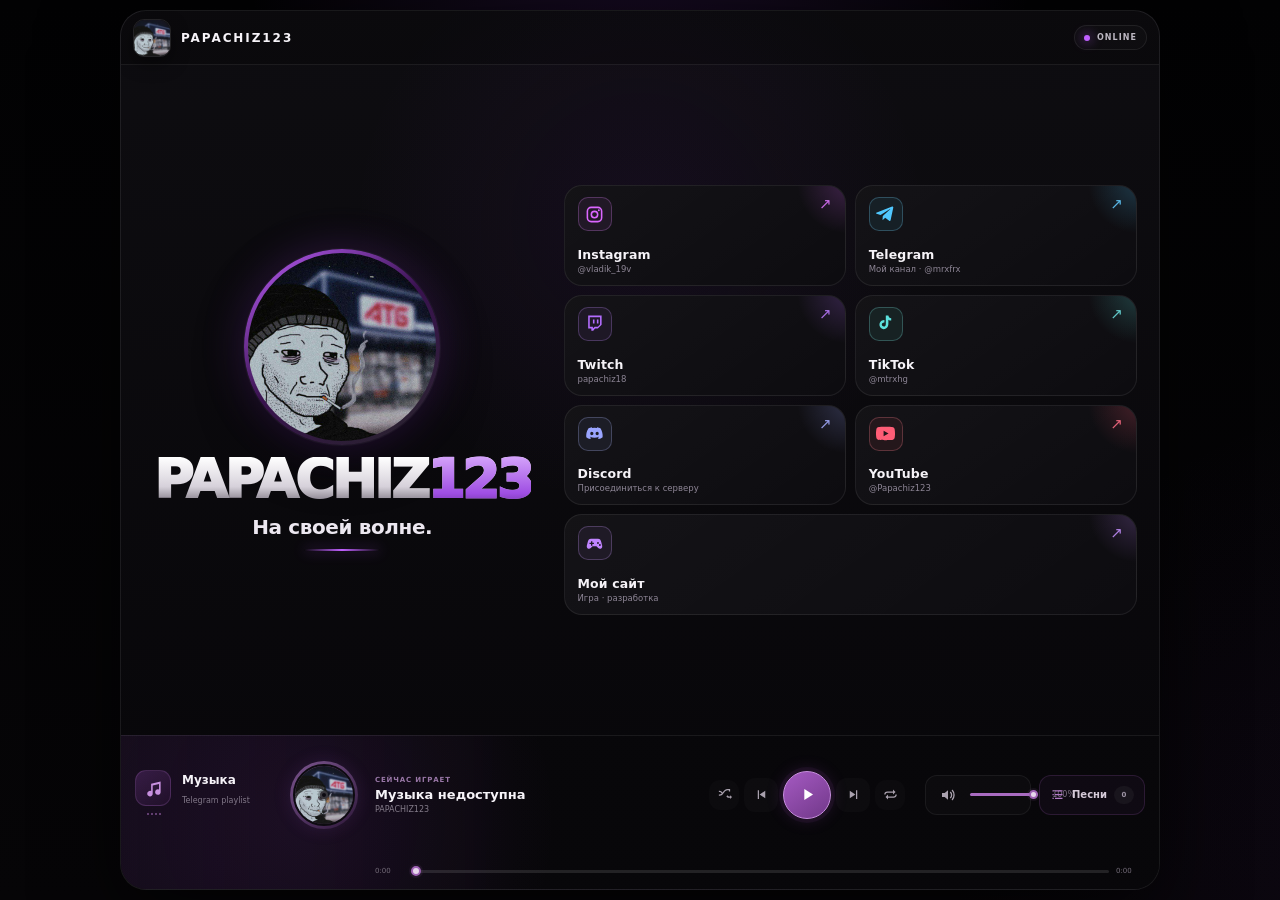
==== commit a88627fc: "Refine music player UI" ====
--- a/index.html
+++ b/index.html
@@ -63,63 +63,69 @@
     </div>
   </section>
 
-  <section class="musicbar" aria-label="Музыка">
-    <div class="music-badge">
-      <span class="eq" id="eq" aria-hidden="true"><i></i><i></i><i></i><i></i><i></i></span>
-      <div><strong>Музыка</strong><small>Telegram playlist</small></div>
+  <section class="musicbar" aria-label="Музыкальный плеер">
+    <div class="music-brand">
+      <span class="music-app-icon" aria-hidden="true">
+        <svg viewBox="0 0 24 24"><path d="M9 4v11.3A3.5 3.5 0 1 0 11 18V8.2l8-2V13.3A3.5 3.5 0 1 0 21 16V3L9 6V4Z"/></svg>
+      </span>
+      <div>
+        <strong>Музыка</strong>
+        <small>Telegram playlist</small>
+      </div>
+      <span class="eq" id="eq" aria-hidden="true"><i></i><i></i><i></i><i></i></span>
     </div>
 
-    <img class="cover" id="cover" src="profile.jpg" alt="Обложка трека">
-
-    <div class="trackbox">
-      <div class="track-title">
-        <strong id="title">Загрузка плейлиста…</strong>
-        <small id="artist">PAPACHIZ123</small>
-      </div>
-
-      <div class="timeline">
-        <span id="current">0:00</span>
-        <input id="seek" class="pretty-range seek-range" type="range" min="0" max="1" value="0" step="0.1" aria-label="Позиция трека">
-        <span id="duration">0:00</span>
-      </div>
-
-      <div class="controls">
-        <button id="shuffle" aria-label="Перемешать" title="Перемешать">
-          <svg viewBox="0 0 24 24"><path d="M17 3h4v4h-2V5h-2c-2.8 0-4.3 1.8-5.9 4-1.7 2.4-3.7 5-7.1 5H3v-2h1c2.4 0 3.8-1.8 5.5-4C11.2 5.7 13.3 3 17 3ZM3 6h1c2.3 0 3.7 1.3 5 3l-1.2 1.7C6.5 9 5.5 8 4 8H3V6Zm13.5 7.3c.8 1 1.6 1.7 2.5 1.7h2v-2l3 3-3 3v-2h-2c-1.8 0-3-.9-4-2l1.5-1.7Z"/></svg>
-        </button>
-        <button id="prev" aria-label="Предыдущий" title="Предыдущий">
-          <svg viewBox="0 0 24 24"><path d="M6 5h2v14H6V5Zm12 1v12l-9-6 9-6Z"/></svg>
-        </button>
-        <button id="play" class="primary" aria-label="Воспроизвести" title="Воспроизвести">
-          <svg viewBox="0 0 24 24"><path d="M8 5v14l11-7L8 5Z"/></svg>
-        </button>
-        <button id="next" aria-label="Следующий" title="Следующий">
-          <svg viewBox="0 0 24 24"><path d="M16 5h2v14h-2V5ZM6 6l9 6-9 6V6Z"/></svg>
-        </button>
-        <button id="repeat" class="repeat-button" aria-label="Повтор выключен" title="Повтор выключен">
-          <svg viewBox="0 0 24 24"><path d="M7 7h9V4l4 4-4 4V9H7a3 3 0 0 0-3 3H2a5 5 0 0 1 5-5Zm10 10H8v3l-4-4 4-4v3h9a3 3 0 0 0 3-3h2a5 5 0 0 1-5 5Z"/></svg>
-          <span class="repeat-one" id="repeat-one" hidden>1</span>
-        </button>
-      </div>
+    <div class="disc-wrap">
+      <img class="cover disc" id="cover" src="profile.jpg" alt="Обложка трека">
+      <span class="disc-hole" aria-hidden="true"></span>
     </div>
 
-    <div class="music-tools">
-      <div class="volume-box">
-        <button id="mute" class="mute-button" type="button" aria-label="Выключить звук" title="Выключить звук">
+    <div class="song-meta">
+      <small class="song-kicker">СЕЙЧАС ИГРАЕТ</small>
+      <strong id="title">Загрузка плейлиста…</strong>
+      <span id="artist">PAPACHIZ123</span>
+    </div>
+
+    <div class="transport">
+      <button id="shuffle" class="icon-btn tiny" aria-label="Перемешать" title="Перемешать">
+        <svg viewBox="0 0 24 24"><path d="M17 3h4v4h-2V5h-2c-2.8 0-4.3 1.8-5.9 4-1.7 2.4-3.7 5-7.1 5H3v-2h1c2.4 0 3.8-1.8 5.5-4C11.2 5.7 13.3 3 17 3ZM3 6h1c2.3 0 3.7 1.3 5 3l-1.2 1.7C6.5 9 5.5 8 4 8H3V6Zm13.5 7.3c.8 1 1.6 1.7 2.5 1.7h2v-2l3 3-3 3v-2h-2c-1.8 0-3-.9-4-2l1.5-1.7Z"/></svg>
+      </button>
+      <button id="prev" class="icon-btn" aria-label="Предыдущий трек" title="Предыдущий">
+        <svg viewBox="0 0 24 24"><path d="M6 5h2v14H6V5Zm12 1v12l-9-6 9-6Z"/></svg>
+      </button>
+      <button id="play" class="play-main" aria-label="Воспроизвести" title="Воспроизвести">
+        <svg viewBox="0 0 24 24"><path d="M8 5v14l11-7L8 5Z"/></svg>
+      </button>
+      <button id="next" class="icon-btn" aria-label="Следующий трек" title="Следующий">
+        <svg viewBox="0 0 24 24"><path d="M16 5h2v14h-2V5ZM6 6l9 6-9 6V6Z"/></svg>
+      </button>
+      <button id="repeat" class="icon-btn tiny repeat-button" aria-label="Повтор выключен" title="Повтор выключен">
+        <svg viewBox="0 0 24 24"><path d="M7 7h9V4l4 4-4 4V9H7a3 3 0 0 0-3 3H2a5 5 0 0 1 5-5Zm10 10H8v3l-4-4 4-4v3h9a3 3 0 0 0 3-3h2a5 5 0 0 1-5 5Z"/></svg>
+        <span class="repeat-one" id="repeat-one" hidden>1</span>
+      </button>
+    </div>
+
+    <div class="right-controls">
+      <div class="volume-control">
+        <button id="mute" class="icon-btn volume-button" type="button" aria-label="Выключить звук" title="Выключить звук">
           <svg class="volume-on" viewBox="0 0 24 24"><path d="M3 9v6h4l5 4V5L7 9H3Zm11.7-.8a5 5 0 0 1 0 7.6l1.3 1.5a7 7 0 0 0 0-10.6l-1.3 1.5Zm2.7-3a10 10 0 0 1 0 13.6l1.4 1.4a12 12 0 0 0 0-16.4l-1.4 1.4Z"/></svg>
           <svg class="volume-off" viewBox="0 0 24 24" hidden><path d="M3 9v6h4l5 4V5L7 9H3Zm12.3 1.3-1.4 1.4 2.3 2.3-2.3 2.3 1.4 1.4 2.3-2.3 2.3 2.3 1.4-1.4-2.3-2.3 2.3-2.3-1.4-1.4-2.3 2.3-2.3-2.3Z"/></svg>
         </button>
-        <div class="volume-slider-wrap">
-          <input id="volume" class="pretty-range volume-range" type="range" min="0" max="1" value="1" step="0.01" aria-label="Громкость">
-          <span id="volume-value">100%</span>
-        </div>
+        <input id="volume" class="clean-range volume-range" type="range" min="0" max="1" value="1" step="0.01" aria-label="Громкость">
+        <span id="volume-value">100%</span>
       </div>
 
-      <button class="songs-button" id="songs-open" type="button">
+      <button class="songs-pill" id="songs-open" type="button">
         <svg viewBox="0 0 24 24"><path d="M4 5h2v2H4V5Zm4 0h12v2H8V5ZM4 11h2v2H4v-2Zm4 0h12v2H8v-2ZM4 17h2v2H4v-2Zm4 0h12v2H8v-2Z"/></svg>
         <span>Песни</span>
         <b id="track-count">0</b>
       </button>
+    </div>
+
+    <div class="seek-line">
+      <span id="current">0:00</span>
+      <input id="seek" class="clean-range seek-range" type="range" min="0" max="1" value="0" step="0.1" aria-label="Позиция трека">
+      <span id="duration">0:00</span>
     </div>
   </section>
 
--- a/style.css
+++ b/style.css
@@ -34,119 +34,166 @@
   position:relative;
   min-height:0;
   display:grid;
-  grid-template-columns:112px 82px minmax(0,1fr) 176px;
+  grid-template-columns:138px 76px minmax(120px,1fr) 210px 220px;
+  grid-template-rows:minmax(58px,1fr) 30px;
   align-items:center;
-  gap:13px;
-  padding:12px 14px;
+  gap:7px 13px;
+  padding:11px 14px 10px;
   border-top:1px solid var(--line);
   background:
-    radial-gradient(circle at 18% 50%,rgba(169,65,238,.16),transparent 27%),
-    linear-gradient(90deg,rgba(44,20,61,.36),rgba(7,6,9,.97) 34%);
-}
-.music-badge{display:flex;align-items:center;gap:9px;min-width:0}
-.music-badge>div{min-width:0}
-.music-badge strong{display:block;font-size:12px}
-.music-badge small{display:block;margin-top:2px;color:var(--muted);font-size:8px;white-space:nowrap}
+    radial-gradient(circle at 18% 55%,rgba(132,59,174,.11),transparent 29%),
+    linear-gradient(90deg,rgba(33,17,43,.48),rgba(8,7,10,.98) 38%);
+}
+.music-brand{
+  display:grid;
+  grid-template-columns:38px minmax(0,1fr);
+  grid-template-rows:auto auto;
+  column-gap:9px;
+  align-items:center;
+  min-width:0;
+}
+.music-app-icon{
+  grid-row:1/3;
+  width:36px;height:36px;border-radius:11px;
+  display:grid;place-items:center;
+  color:#c790df;
+  background:linear-gradient(145deg,rgba(157,75,194,.24),rgba(82,37,99,.16));
+  border:1px solid rgba(197,130,226,.18);
+}
+.music-app-icon svg{width:19px;height:19px;fill:currentColor}
+.music-brand strong{font-size:12px;line-height:1.1}
+.music-brand small{font-size:8px;color:#807787;margin-top:2px}
 .eq{
-  width:27px;height:28px;display:flex;align-items:center;justify-content:center;gap:2px;
-  flex:0 0 auto
+  grid-column:1/3;
+  justify-self:start;
+  margin-left:7px;
+  width:23px;height:13px;
+  display:flex;align-items:center;justify-content:center;gap:2px;
+  opacity:.62
 }
 .eq i{
-  width:3px;height:2px;min-height:2px;border-radius:999px;background:#bf60ff;
-  box-shadow:0 0 9px rgba(190,88,255,.88);
-  transition:height .1s ease,opacity .15s ease,transform .1s ease;
-}
-.eq.playing i{opacity:1}
-.eq:not(.playing) i{height:2px!important;opacity:.42;transform:none!important}
-.cover{
-  width:82px;height:82px;display:block;object-fit:cover;border-radius:13px;
-  border:1px solid rgba(255,255,255,.08);box-shadow:0 10px 24px rgba(0,0,0,.28)
-}
-.trackbox{min-width:0}
-.track-title{min-width:0}
-.track-title strong,.track-title small{display:block;white-space:nowrap;overflow:hidden;text-overflow:ellipsis}
-.track-title strong{font-size:12px}
-.track-title small{margin-top:3px;color:#8e8495;font-size:8px;text-transform:uppercase}
-.timeline{
-  display:grid;grid-template-columns:29px minmax(0,1fr) 29px;gap:7px;align-items:center;
-  margin-top:8px;color:#817888;font-size:7px
-}
-.pretty-range{
-  --range-progress:0%;
-  width:100%;height:16px;margin:0;background:transparent;appearance:none;-webkit-appearance:none;cursor:pointer
-}
-.pretty-range::-webkit-slider-runnable-track{
-  height:4px;border-radius:999px;
-  background:linear-gradient(90deg,#be63ff 0 var(--range-progress),#2a2630 var(--range-progress) 100%);
-  box-shadow:inset 0 1px 2px rgba(0,0,0,.55)
-}
-.pretty-range::-webkit-slider-thumb{
-  -webkit-appearance:none;appearance:none;width:12px;height:12px;border-radius:50%;margin-top:-4px;
-  background:#f2ddff;border:2px solid #a54ee4;box-shadow:0 0 0 3px rgba(174,74,232,.13),0 0 12px rgba(182,83,241,.5)
-}
-.pretty-range::-moz-range-track{height:4px;border-radius:999px;background:#2a2630}
-.pretty-range::-moz-range-progress{height:4px;border-radius:999px;background:#be63ff}
-.pretty-range::-moz-range-thumb{width:10px;height:10px;border-radius:50%;background:#f2ddff;border:2px solid #a54ee4;box-shadow:0 0 12px rgba(182,83,241,.5)}
-.seek-range:hover::-webkit-slider-thumb,.volume-range:hover::-webkit-slider-thumb{transform:scale(1.08)}
-.controls{display:flex;align-items:center;justify-content:center;gap:5px;margin-top:4px}
-.controls button{
-  position:relative;width:28px;height:28px;display:grid;place-items:center;border:0;border-radius:9px;
-  background:transparent;color:#aaa2b0
-}
-.controls button svg{width:14px;height:14px;fill:currentColor}
-.controls button:hover{color:#f2eaf6;background:rgba(255,255,255,.05)}
-.controls button.active{color:#d49bff;background:rgba(166,75,225,.13);box-shadow:0 0 13px rgba(174,74,232,.09)}
-.controls .primary{
-  width:42px;height:42px;border-radius:50%;background:linear-gradient(145deg,#b75cff,#7833b6);
-  border:1px solid #d093ff;color:white;box-shadow:0 0 20px rgba(178,76,242,.35)
-}
-.controls .primary svg{width:18px;height:18px}
+  width:2px;height:2px;border-radius:99px;
+  background:#b778ce;
+  box-shadow:0 0 6px rgba(181,103,205,.35);
+  transition:height .08s ease
+}
+.eq:not(.playing) i{height:2px!important}
+.disc-wrap{
+  position:relative;width:68px;height:68px;justify-self:center;
+  border-radius:50%;padding:3px;
+  background:linear-gradient(145deg,rgba(195,137,222,.58),rgba(92,45,113,.32));
+  box-shadow:0 0 18px rgba(146,66,178,.16)
+}
+.cover.disc{
+  width:100%;height:100%;display:block;object-fit:cover;border-radius:50%;
+  border:2px solid #0d0b10;
+  animation:disc-spin 11s linear infinite;
+  animation-play-state:paused
+}
+.cover.disc.playing{animation-play-state:running}
+.disc-hole{
+  position:absolute;left:50%;top:50%;width:8px;height:8px;transform:translate(-50%,-50%);
+  border-radius:50%;background:#0b0910;border:2px solid rgba(255,255,255,.18);
+  box-shadow:0 0 0 2px rgba(0,0,0,.28)
+}
+@keyframes disc-spin{to{transform:rotate(360deg)}}
+
+.song-meta{min-width:0}
+.song-kicker{display:block;color:#9977a7;font-size:7px;font-weight:800;letter-spacing:.12em;margin-bottom:3px}
+.song-meta strong,.song-meta span{display:block;white-space:nowrap;overflow:hidden;text-overflow:ellipsis}
+.song-meta strong{font-size:13px}
+.song-meta span{margin-top:3px;color:#857d8b;font-size:8px;text-transform:uppercase}
+
+.transport{display:flex;align-items:center;justify-content:center;gap:5px}
+.icon-btn,.play-main{
+  position:relative;border:0;display:grid;place-items:center;color:#a9a1ae;
+  transition:background .15s,color .15s,transform .15s
+}
+.icon-btn{
+  width:34px;height:34px;border-radius:11px;background:rgba(255,255,255,.018)
+}
+.icon-btn.tiny{width:30px;height:30px}
+.icon-btn svg{width:15px;height:15px;fill:currentColor}
+.icon-btn:hover{background:rgba(255,255,255,.055);color:#f0eaf3}
+.icon-btn.active{color:#cf9de2;background:rgba(152,78,184,.11)}
+.play-main{
+  width:48px;height:48px;border-radius:50%;
+  background:linear-gradient(145deg,#a55ac2,#713889);
+  color:white;border:1px solid #c88edf;
+  box-shadow:0 0 0 4px rgba(163,82,194,.07),0 0 17px rgba(151,67,185,.23)
+}
+.play-main:hover{transform:scale(1.03);background:linear-gradient(145deg,#ad62c9,#783d90)}
+.play-main svg{width:19px;height:19px;fill:currentColor}
 .repeat-one{
-  position:absolute;right:1px;top:0;width:12px;height:12px;border-radius:999px;
-  display:grid;place-items:center;background:#d69cff;color:#210c2b;font-size:8px;font-weight:900;
-  box-shadow:0 0 9px rgba(208,129,255,.65)
-}
-.music-tools{display:grid;gap:8px;align-items:center}
-.volume-box{
-  display:grid;grid-template-columns:34px minmax(0,1fr);gap:7px;align-items:center;
-  padding:7px 9px;border:1px solid rgba(192,96,255,.16);border-radius:13px;background:rgba(150,63,211,.045)
-}
-.mute-button{
-  width:32px;height:32px;display:grid;place-items:center;border:0;border-radius:9px;
-  background:rgba(255,255,255,.035);color:#caa5df
-}
-.mute-button:hover{background:rgba(176,77,232,.13);color:#f1d9ff}
-.mute-button svg{width:17px;height:17px;fill:currentColor}
-.volume-slider-wrap{display:grid;grid-template-columns:minmax(0,1fr) 30px;gap:7px;align-items:center}
+  position:absolute;right:-1px;top:-2px;width:13px;height:13px;border-radius:999px;
+  display:grid;place-items:center;background:#d5a4e3;color:#251229;
+  font-size:8px;font-weight:900;box-shadow:0 0 8px rgba(205,143,221,.35)
+}
+
+.right-controls{display:flex;align-items:center;justify-content:flex-end;gap:8px;min-width:0}
+.volume-control{
+  min-width:0;display:grid;grid-template-columns:31px minmax(68px,1fr) 31px;align-items:center;gap:6px;
+  height:40px;padding:4px 7px;
+  border:1px solid rgba(255,255,255,.06);border-radius:12px;
+  background:rgba(255,255,255,.018)
+}
+.volume-button{width:29px;height:29px;background:transparent}
+.volume-button svg{width:16px;height:16px}
+.volume-control>span{font-size:8px;color:#827987;text-align:right;font-variant-numeric:tabular-nums}
+.songs-pill{
+  height:40px;display:flex;align-items:center;gap:7px;padding:0 10px;
+  border:1px solid rgba(174,103,202,.18);border-radius:12px;
+  background:rgba(115,58,138,.07);color:#d6cbd9
+}
+.songs-pill:hover{background:rgba(115,58,138,.13);border-color:rgba(174,103,202,.30)}
+.songs-pill svg{width:15px;height:15px;fill:#b17ac5}
+.songs-pill span{font-size:10px;font-weight:800}
+.songs-pill b{
+  min-width:20px;height:18px;padding:0 5px;border-radius:999px;display:grid;place-items:center;
+  background:rgba(255,255,255,.045);color:#9e94a5;font-size:7px
+}
+
+.seek-line{
+  grid-column:3/6;
+  display:grid;grid-template-columns:29px minmax(0,1fr) 29px;align-items:center;gap:7px;
+  align-self:end;color:#756d7a;font-size:7px;font-variant-numeric:tabular-nums
+}
+.clean-range{
+  --fill:0%;
+  width:100%;height:16px;margin:0;padding:0;
+  appearance:none;-webkit-appearance:none;
+  background:transparent;cursor:pointer
+}
+.clean-range::-webkit-slider-runnable-track{
+  height:3px;border-radius:999px;background:
+    linear-gradient(90deg,#a86bc0 0 var(--fill),rgba(255,255,255,.11) var(--fill) 100%)
+}
+.clean-range::-webkit-slider-thumb{
+  appearance:none;-webkit-appearance:none;
+  width:10px;height:10px;margin-top:-3.5px;border-radius:50%;
+  background:#e7d7ec;border:2px solid #9d61b3;
+  box-shadow:0 0 0 2px rgba(157,97,179,.10)
+}
+.clean-range::-moz-range-track{height:3px;border:0;border-radius:999px;background:rgba(255,255,255,.11)}
+.clean-range::-moz-range-progress{height:3px;border-radius:999px;background:#a86bc0}
+.clean-range::-moz-range-thumb{width:8px;height:8px;border-radius:50%;background:#e7d7ec;border:2px solid #9d61b3}
 .volume-range{height:14px}
 .volume-range::-webkit-slider-runnable-track{height:3px}
-.volume-range::-webkit-slider-thumb{width:10px;height:10px;margin-top:-3.5px}
-.volume-slider-wrap span{font-size:8px;color:#8e8495;text-align:right;font-variant-numeric:tabular-nums}
-.songs-button{
-  height:45px;border:1px solid rgba(192,96,255,.23);border-radius:13px;background:rgba(150,63,211,.08);
-  color:#e8dff0;display:grid;grid-template-columns:22px 1fr auto;column-gap:8px;align-items:center;padding:8px 10px;text-align:left
-}
-.songs-button svg{width:19px;height:19px;fill:#bf78ef}
-.songs-button span{font-size:11px;font-weight:800}
-.songs-button b{
-  min-width:24px;height:20px;padding:0 6px;display:grid;place-items:center;border-radius:999px;
-  background:rgba(188,102,240,.12);color:#cba7e1;font-size:8px;font-weight:700
-}
-.songs-button:hover{border-color:rgba(192,96,255,.42);background:rgba(150,63,211,.13)}
+.volume-range::-webkit-slider-thumb{width:9px;height:9px;margin-top:-3px}
 
 .playlist{
   position:absolute;inset:54px 0 154px;z-index:10;display:grid;place-items:center end;padding:14px;
-  background:rgba(3,2,4,.49);backdrop-filter:blur(9px)
+  background:rgba(3,2,4,.48);backdrop-filter:blur(9px)
 }
 .playlist-card{
-  width:min(520px,calc(100% - 8px));height:min(500px,100%);display:flex;flex-direction:column;
-  border:1px solid rgba(192,96,255,.26);border-radius:18px;background:
-  radial-gradient(circle at 100% 0,rgba(153,60,224,.08),transparent 32%),#0b0910;
-  box-shadow:0 24px 70px rgba(0,0,0,.58),0 0 42px rgba(139,57,210,.11);overflow:hidden
+  width:min(560px,calc(100% - 8px));height:min(510px,100%);display:flex;flex-direction:column;
+  border:1px solid rgba(170,100,197,.22);border-radius:18px;
+  background:linear-gradient(180deg,#0c0a0f,#09080c);
+  box-shadow:0 24px 70px rgba(0,0,0,.58);overflow:hidden
 }
 .playlist-top{
   min-height:58px;display:flex;align-items:center;justify-content:space-between;padding:0 13px 0 15px;
-  border-bottom:1px solid var(--line);background:rgba(255,255,255,.012)
+  border-bottom:1px solid var(--line)
 }
 .playlist-top strong{display:block;font-size:14px}
 .playlist-top small{display:block;margin-top:3px;color:var(--muted);font-size:9px}
@@ -155,34 +202,63 @@
 }
 .playlist ol{
   list-style:none;margin:0;padding:8px;overflow:auto;display:grid;gap:5px;
-  scrollbar-width:thin;scrollbar-color:#665271 transparent
+  scrollbar-width:thin;scrollbar-color:#584861 transparent
 }
 .playlist ol::-webkit-scrollbar{width:6px}
-.playlist ol::-webkit-scrollbar-thumb{background:#594664;border-radius:999px}
+.playlist ol::-webkit-scrollbar-thumb{background:#584861;border-radius:999px}
 .track{
-  width:100%;display:grid;grid-template-columns:42px minmax(0,1fr) auto 24px;align-items:center;gap:10px;
+  width:100%;display:grid;grid-template-columns:40px minmax(0,1fr) auto 22px;align-items:center;gap:10px;
   padding:7px 9px;border:1px solid transparent;border-radius:12px;background:transparent;color:var(--text);text-align:left
 }
-.track:hover{background:rgba(255,255,255,.045);border-color:rgba(255,255,255,.045)}
+.track:hover{background:rgba(255,255,255,.04)}
 .track.active{
-  background:linear-gradient(90deg,rgba(171,73,232,.15),rgba(255,255,255,.025));
-  border-color:rgba(192,96,255,.20)
+  background:linear-gradient(90deg,rgba(124,65,147,.15),rgba(255,255,255,.025));
+  border-color:rgba(170,100,197,.15)
 }
 .track-cover{
-  width:42px;height:42px;object-fit:cover;border-radius:9px;border:1px solid rgba(255,255,255,.07);
-  box-shadow:0 6px 15px rgba(0,0,0,.23)
+  width:40px;height:40px;object-fit:cover;border-radius:50%;
+  border:1px solid rgba(255,255,255,.08);box-shadow:0 5px 12px rgba(0,0,0,.22)
 }
 .track-copy{min-width:0}
 .track-copy strong,.track-copy small{display:block;white-space:nowrap;overflow:hidden;text-overflow:ellipsis}
 .track-copy strong{font-size:11px}
 .track-copy small{margin-top:2px;color:#807887;font-size:8px}
 .track-time{font-size:8px;color:#92869c;font-variant-numeric:tabular-nums}
-.track-state{width:20px;height:20px;display:grid;place-items:center;color:#b964ee}
-.track-state svg{width:13px;height:13px;fill:currentColor}
-.track:not(.active) .track-state{opacity:.18}
+.track-state{width:20px;height:20px;display:grid;place-items:center;color:#ac72c2}
+.track-state svg{width:12px;height:12px;fill:currentColor}
+.track:not(.active) .track-state{opacity:.13}
 .empty{padding:24px;text-align:center;color:#877f8d;font-size:11px}
-@media(max-height:780px) and (min-width:761px){.app{height:calc(100dvh - 8px);margin:4px auto;grid-template-rows:50px minmax(0,1fr) 136px}.content{padding:8px 18px}.avatar-frame{width:clamp(110px,17vh,145px)}h1{font-size:clamp(34px,6vh,52px)}.phrase{font-size:clamp(13px,2.4vh,17px)}.links{height:min(350px,50vh);gap:7px}.social{padding:8px 10px;border-radius:15px}.icon{width:29px;height:29px}.musicbar{grid-template-columns:102px 72px minmax(0,1fr) 154px;padding:9px 12px}.cover{width:72px;height:72px}.playlist{inset:50px 0 136px}}
+@media(max-height:780px) and (min-width:761px){.app{height:calc(100dvh - 8px);margin:4px auto;grid-template-rows:50px minmax(0,1fr) 136px}.content{padding:8px 18px}.avatar-frame{width:clamp(110px,17vh,145px)}h1{font-size:clamp(34px,6vh,52px)}.phrase{font-size:clamp(13px,2.4vh,17px)}.links{height:min(350px,50vh);gap:7px}.social{padding:8px 10px;border-radius:15px}.icon{width:29px;height:29px}.musicbar{grid-template-columns:124px 66px minmax(100px,1fr) 190px 190px;padding:8px 11px}.disc-wrap{width:61px;height:61px}.seek-line{grid-column:3/6}.playlist{inset:50px 0 136px}}
 @media(max-width:760px){.app{width:calc(100vw - 12px);height:auto;max-height:calc(100dvh - 12px);margin:6px auto;border-radius:20px;grid-template-rows:48px auto 116px}.topbar{padding:5px 9px}.top-id img{width:34px;height:34px;border-radius:10px}.top-id strong{font-size:11px}.online{font-size:7px;padding:6px 8px}.content{grid-template-columns:1fr;grid-template-rows:auto auto;gap:10px;padding:8px 9px 8px;align-content:center;justify-content:center}.profile{gap:5px}.avatar-frame{width:clamp(88px,22vw,112px);padding:3px}h1{font-size:clamp(29px,9.4vw,42px)}.phrase{font-size:clamp(12px,3.8vw,15px)}.phrase::after{margin-top:5px;width:52px}.links{height:100%;min-height:0;max-height:274px;grid-template-columns:repeat(3,minmax(0,1fr));grid-template-rows:repeat(3,minmax(0,1fr));gap:6px}.social{border-radius:13px;padding:7px 8px}.social.game{grid-column:1/-1}.icon{width:28px;height:28px;border-radius:9px}.icon svg{width:16px;height:16px}.social strong{font-size:9.5px}.social small{display:none}.game small{display:block;font-size:7px}.arrow{font-size:12px}.musicbar{padding:7px 8px;grid-template-columns:52px minmax(0,1fr) 58px;gap:8px}.music-badge{display:none}.cover{width:52px;height:52px;border-radius:10px}.track-title strong{font-size:11px}.track-title small{font-size:7.5px}.timeline{margin-top:3px;grid-template-columns:23px 1fr 23px;gap:4px;font-size:6.5px}.controls{gap:2px;margin-top:0}.controls button{width:22px;height:22px;font-size:9px}.controls .primary{width:30px;height:30px}.music-tools{gap:4px}.volume-box{padding:3px;border-radius:9px;grid-template-columns:26px 1fr;gap:4px}.mute-button{width:25px;height:25px}.mute-button svg{width:14px;height:14px}.volume-slider-wrap{grid-template-columns:1fr}.volume-slider-wrap span{display:none}.volume-range{height:10px}.songs-button{height:31px;display:grid;grid-template-columns:1fr;place-items:center;padding:0}.songs-button svg{width:17px;height:17px}.songs-button span,.songs-button b{display:none}.playlist{inset:48px 0 116px;padding:8px}.playlist-card{width:100%;height:100%;border-radius:14px}.track{grid-template-columns:38px minmax(0,1fr) auto 20px;gap:8px}.track-cover{width:38px;height:38px}}
 @media(max-width:390px){.top-id strong{font-size:10px}.avatar-frame{width:82px}h1{font-size:28px}.phrase{font-size:11.5px}.links{max-height:246px}.social{padding:6px 7px}.icon{width:26px;height:26px}.social strong{font-size:9px}}
 @media(max-width:760px) and (max-height:640px){.content{grid-template-columns:.72fr 1.28fr;grid-template-rows:1fr;gap:7px}.profile{gap:4px}.avatar-frame{width:70px}h1{font-size:25px}.phrase{font-size:10px}.links{max-height:none;height:100%;grid-template-columns:repeat(2,minmax(0,1fr));grid-template-rows:repeat(4,minmax(0,1fr))}.social{padding:5px 6px}.icon{width:24px;height:24px}.musicbar{grid-template-rows:1fr}}
 @media(prefers-reduced-motion:reduce){*{transition:none!important}}
+
+@media(max-width:760px){
+  .app{grid-template-rows:48px minmax(0,1fr) 122px}
+  .musicbar{
+    grid-template-columns:48px minmax(0,1fr) 106px;
+    grid-template-rows:58px 30px;
+    gap:4px 8px;
+    padding:7px 8px;
+  }
+  .music-brand{display:none}
+  .disc-wrap{width:48px;height:48px;grid-row:1;grid-column:1}
+  .song-meta{grid-row:1;grid-column:2;align-self:center}
+  .song-kicker{display:none}
+  .song-meta strong{font-size:11px}
+  .song-meta span{font-size:7px}
+  .transport{grid-row:1;grid-column:3;gap:1px}
+  .transport .tiny{display:none}
+  .transport .icon-btn{width:25px;height:25px}
+  .transport .play-main{width:34px;height:34px}
+  .right-controls{grid-row:2;grid-column:3;gap:4px}
+  .volume-control{display:none}
+  .songs-pill{height:27px;padding:0 8px}
+  .songs-pill span{display:none}
+  .seek-line{grid-row:2;grid-column:1/3}
+  .playlist{inset:48px 0 122px;padding:8px}
+  .playlist-card{width:100%;height:100%;border-radius:14px}
+  .track{grid-template-columns:36px minmax(0,1fr) auto 18px;gap:8px}
+  .track-cover{width:36px;height:36px}
+}
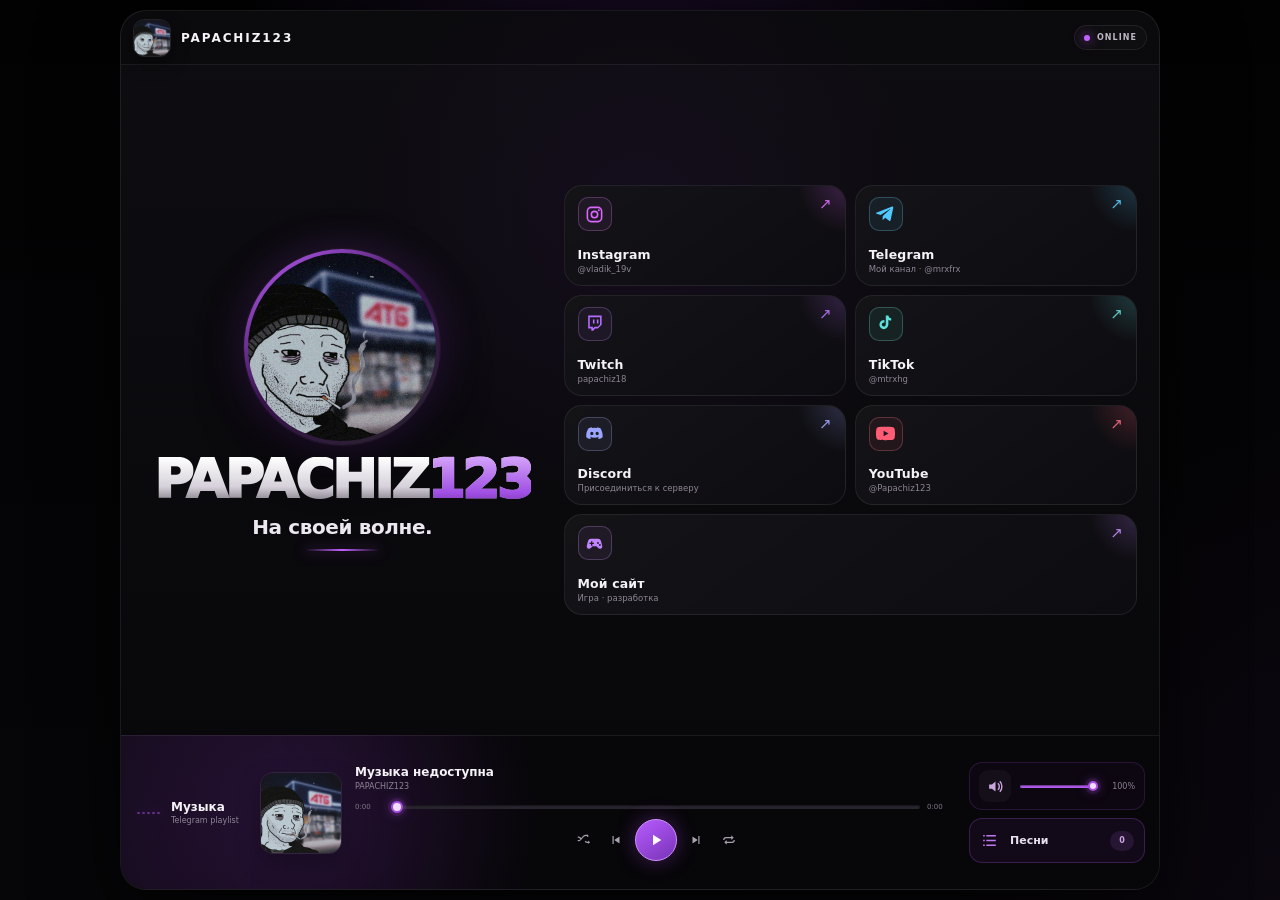
==== commit c4de9249: "Refine music player UI" ====
--- a/index.html
+++ b/index.html
@@ -63,69 +63,63 @@
     </div>
   </section>
 
-  <section class="musicbar" aria-label="Музыкальный плеер">
-    <div class="music-brand">
-      <span class="music-app-icon" aria-hidden="true">
-        <svg viewBox="0 0 24 24"><path d="M9 4v11.3A3.5 3.5 0 1 0 11 18V8.2l8-2V13.3A3.5 3.5 0 1 0 21 16V3L9 6V4Z"/></svg>
-      </span>
-      <div>
-        <strong>Музыка</strong>
-        <small>Telegram playlist</small>
-      </div>
-      <span class="eq" id="eq" aria-hidden="true"><i></i><i></i><i></i><i></i></span>
+  <section class="musicbar" aria-label="Музыка">
+    <div class="music-badge">
+      <span class="eq" id="eq" aria-hidden="true"><i></i><i></i><i></i><i></i><i></i></span>
+      <div><strong>Музыка</strong><small>Telegram playlist</small></div>
     </div>
 
-    <div class="disc-wrap">
-      <img class="cover disc" id="cover" src="profile.jpg" alt="Обложка трека">
-      <span class="disc-hole" aria-hidden="true"></span>
+    <img class="cover" id="cover" src="profile.jpg" alt="Обложка трека">
+
+    <div class="trackbox">
+      <div class="track-title">
+        <strong id="title">Загрузка плейлиста…</strong>
+        <small id="artist">PAPACHIZ123</small>
+      </div>
+
+      <div class="timeline">
+        <span id="current">0:00</span>
+        <input id="seek" class="pretty-range seek-range" type="range" min="0" max="1" value="0" step="0.1" aria-label="Позиция трека">
+        <span id="duration">0:00</span>
+      </div>
+
+      <div class="controls">
+        <button id="shuffle" aria-label="Перемешать" title="Перемешать">
+          <svg viewBox="0 0 24 24"><path d="M17 3h4v4h-2V5h-2c-2.8 0-4.3 1.8-5.9 4-1.7 2.4-3.7 5-7.1 5H3v-2h1c2.4 0 3.8-1.8 5.5-4C11.2 5.7 13.3 3 17 3ZM3 6h1c2.3 0 3.7 1.3 5 3l-1.2 1.7C6.5 9 5.5 8 4 8H3V6Zm13.5 7.3c.8 1 1.6 1.7 2.5 1.7h2v-2l3 3-3 3v-2h-2c-1.8 0-3-.9-4-2l1.5-1.7Z"/></svg>
+        </button>
+        <button id="prev" aria-label="Предыдущий" title="Предыдущий">
+          <svg viewBox="0 0 24 24"><path d="M6 5h2v14H6V5Zm12 1v12l-9-6 9-6Z"/></svg>
+        </button>
+        <button id="play" class="primary" aria-label="Воспроизвести" title="Воспроизвести">
+          <svg viewBox="0 0 24 24"><path d="M8 5v14l11-7L8 5Z"/></svg>
+        </button>
+        <button id="next" aria-label="Следующий" title="Следующий">
+          <svg viewBox="0 0 24 24"><path d="M16 5h2v14h-2V5ZM6 6l9 6-9 6V6Z"/></svg>
+        </button>
+        <button id="repeat" class="repeat-button" aria-label="Повтор выключен" title="Повтор выключен">
+          <svg viewBox="0 0 24 24"><path d="M7 7h9V4l4 4-4 4V9H7a3 3 0 0 0-3 3H2a5 5 0 0 1 5-5Zm10 10H8v3l-4-4 4-4v3h9a3 3 0 0 0 3-3h2a5 5 0 0 1-5 5Z"/></svg>
+          <span class="repeat-one" id="repeat-one" hidden>1</span>
+        </button>
+      </div>
     </div>
 
-    <div class="song-meta">
-      <small class="song-kicker">СЕЙЧАС ИГРАЕТ</small>
-      <strong id="title">Загрузка плейлиста…</strong>
-      <span id="artist">PAPACHIZ123</span>
-    </div>
-
-    <div class="transport">
-      <button id="shuffle" class="icon-btn tiny" aria-label="Перемешать" title="Перемешать">
-        <svg viewBox="0 0 24 24"><path d="M17 3h4v4h-2V5h-2c-2.8 0-4.3 1.8-5.9 4-1.7 2.4-3.7 5-7.1 5H3v-2h1c2.4 0 3.8-1.8 5.5-4C11.2 5.7 13.3 3 17 3ZM3 6h1c2.3 0 3.7 1.3 5 3l-1.2 1.7C6.5 9 5.5 8 4 8H3V6Zm13.5 7.3c.8 1 1.6 1.7 2.5 1.7h2v-2l3 3-3 3v-2h-2c-1.8 0-3-.9-4-2l1.5-1.7Z"/></svg>
-      </button>
-      <button id="prev" class="icon-btn" aria-label="Предыдущий трек" title="Предыдущий">
-        <svg viewBox="0 0 24 24"><path d="M6 5h2v14H6V5Zm12 1v12l-9-6 9-6Z"/></svg>
-      </button>
-      <button id="play" class="play-main" aria-label="Воспроизвести" title="Воспроизвести">
-        <svg viewBox="0 0 24 24"><path d="M8 5v14l11-7L8 5Z"/></svg>
-      </button>
-      <button id="next" class="icon-btn" aria-label="Следующий трек" title="Следующий">
-        <svg viewBox="0 0 24 24"><path d="M16 5h2v14h-2V5ZM6 6l9 6-9 6V6Z"/></svg>
-      </button>
-      <button id="repeat" class="icon-btn tiny repeat-button" aria-label="Повтор выключен" title="Повтор выключен">
-        <svg viewBox="0 0 24 24"><path d="M7 7h9V4l4 4-4 4V9H7a3 3 0 0 0-3 3H2a5 5 0 0 1 5-5Zm10 10H8v3l-4-4 4-4v3h9a3 3 0 0 0 3-3h2a5 5 0 0 1-5 5Z"/></svg>
-        <span class="repeat-one" id="repeat-one" hidden>1</span>
-      </button>
-    </div>
-
-    <div class="right-controls">
-      <div class="volume-control">
-        <button id="mute" class="icon-btn volume-button" type="button" aria-label="Выключить звук" title="Выключить звук">
+    <div class="music-tools">
+      <div class="volume-box">
+        <button id="mute" class="mute-button" type="button" aria-label="Выключить звук" title="Выключить звук">
           <svg class="volume-on" viewBox="0 0 24 24"><path d="M3 9v6h4l5 4V5L7 9H3Zm11.7-.8a5 5 0 0 1 0 7.6l1.3 1.5a7 7 0 0 0 0-10.6l-1.3 1.5Zm2.7-3a10 10 0 0 1 0 13.6l1.4 1.4a12 12 0 0 0 0-16.4l-1.4 1.4Z"/></svg>
           <svg class="volume-off" viewBox="0 0 24 24" hidden><path d="M3 9v6h4l5 4V5L7 9H3Zm12.3 1.3-1.4 1.4 2.3 2.3-2.3 2.3 1.4 1.4 2.3-2.3 2.3 2.3 1.4-1.4-2.3-2.3 2.3-2.3-1.4-1.4-2.3 2.3-2.3-2.3Z"/></svg>
         </button>
-        <input id="volume" class="clean-range volume-range" type="range" min="0" max="1" value="1" step="0.01" aria-label="Громкость">
-        <span id="volume-value">100%</span>
+        <div class="volume-slider-wrap">
+          <input id="volume" class="pretty-range volume-range" type="range" min="0" max="1" value="1" step="0.01" aria-label="Громкость">
+          <span id="volume-value">100%</span>
+        </div>
       </div>
 
-      <button class="songs-pill" id="songs-open" type="button">
+      <button class="songs-button" id="songs-open" type="button">
         <svg viewBox="0 0 24 24"><path d="M4 5h2v2H4V5Zm4 0h12v2H8V5ZM4 11h2v2H4v-2Zm4 0h12v2H8v-2ZM4 17h2v2H4v-2Zm4 0h12v2H8v-2Z"/></svg>
         <span>Песни</span>
         <b id="track-count">0</b>
       </button>
-    </div>
-
-    <div class="seek-line">
-      <span id="current">0:00</span>
-      <input id="seek" class="clean-range seek-range" type="range" min="0" max="1" value="0" step="0.1" aria-label="Позиция трека">
-      <span id="duration">0:00</span>
     </div>
   </section>
 
--- a/style.css
+++ b/style.css
@@ -34,166 +34,119 @@
   position:relative;
   min-height:0;
   display:grid;
-  grid-template-columns:138px 76px minmax(120px,1fr) 210px 220px;
-  grid-template-rows:minmax(58px,1fr) 30px;
+  grid-template-columns:112px 82px minmax(0,1fr) 176px;
   align-items:center;
-  gap:7px 13px;
-  padding:11px 14px 10px;
+  gap:13px;
+  padding:12px 14px;
   border-top:1px solid var(--line);
   background:
-    radial-gradient(circle at 18% 55%,rgba(132,59,174,.11),transparent 29%),
-    linear-gradient(90deg,rgba(33,17,43,.48),rgba(8,7,10,.98) 38%);
+    radial-gradient(circle at 18% 50%,rgba(169,65,238,.16),transparent 27%),
+    linear-gradient(90deg,rgba(44,20,61,.36),rgba(7,6,9,.97) 34%);
 }
-.music-brand{
-  display:grid;
-  grid-template-columns:38px minmax(0,1fr);
-  grid-template-rows:auto auto;
-  column-gap:9px;
-  align-items:center;
-  min-width:0;
-}
-.music-app-icon{
-  grid-row:1/3;
-  width:36px;height:36px;border-radius:11px;
-  display:grid;place-items:center;
-  color:#c790df;
-  background:linear-gradient(145deg,rgba(157,75,194,.24),rgba(82,37,99,.16));
-  border:1px solid rgba(197,130,226,.18);
-}
-.music-app-icon svg{width:19px;height:19px;fill:currentColor}
-.music-brand strong{font-size:12px;line-height:1.1}
-.music-brand small{font-size:8px;color:#807787;margin-top:2px}
+.music-badge{display:flex;align-items:center;gap:9px;min-width:0}
+.music-badge>div{min-width:0}
+.music-badge strong{display:block;font-size:12px}
+.music-badge small{display:block;margin-top:2px;color:var(--muted);font-size:8px;white-space:nowrap}
 .eq{
-  grid-column:1/3;
-  justify-self:start;
-  margin-left:7px;
-  width:23px;height:13px;
-  display:flex;align-items:center;justify-content:center;gap:2px;
-  opacity:.62
+  width:27px;height:28px;display:flex;align-items:center;justify-content:center;gap:2px;
+  flex:0 0 auto
 }
 .eq i{
-  width:2px;height:2px;border-radius:99px;
-  background:#b778ce;
-  box-shadow:0 0 6px rgba(181,103,205,.35);
-  transition:height .08s ease
+  width:3px;height:2px;min-height:2px;border-radius:999px;background:#bf60ff;
+  box-shadow:0 0 9px rgba(190,88,255,.88);
+  transition:height .1s ease,opacity .15s ease,transform .1s ease;
 }
-.eq:not(.playing) i{height:2px!important}
-.disc-wrap{
-  position:relative;width:68px;height:68px;justify-self:center;
-  border-radius:50%;padding:3px;
-  background:linear-gradient(145deg,rgba(195,137,222,.58),rgba(92,45,113,.32));
-  box-shadow:0 0 18px rgba(146,66,178,.16)
+.eq.playing i{opacity:1}
+.eq:not(.playing) i{height:2px!important;opacity:.42;transform:none!important}
+.cover{
+  width:82px;height:82px;display:block;object-fit:cover;border-radius:13px;
+  border:1px solid rgba(255,255,255,.08);box-shadow:0 10px 24px rgba(0,0,0,.28)
 }
-.cover.disc{
-  width:100%;height:100%;display:block;object-fit:cover;border-radius:50%;
-  border:2px solid #0d0b10;
-  animation:disc-spin 11s linear infinite;
-  animation-play-state:paused
+.trackbox{min-width:0}
+.track-title{min-width:0}
+.track-title strong,.track-title small{display:block;white-space:nowrap;overflow:hidden;text-overflow:ellipsis}
+.track-title strong{font-size:12px}
+.track-title small{margin-top:3px;color:#8e8495;font-size:8px;text-transform:uppercase}
+.timeline{
+  display:grid;grid-template-columns:29px minmax(0,1fr) 29px;gap:7px;align-items:center;
+  margin-top:8px;color:#817888;font-size:7px
 }
-.cover.disc.playing{animation-play-state:running}
-.disc-hole{
-  position:absolute;left:50%;top:50%;width:8px;height:8px;transform:translate(-50%,-50%);
-  border-radius:50%;background:#0b0910;border:2px solid rgba(255,255,255,.18);
-  box-shadow:0 0 0 2px rgba(0,0,0,.28)
+.pretty-range{
+  --range-progress:0%;
+  width:100%;height:16px;margin:0;background:transparent;appearance:none;-webkit-appearance:none;cursor:pointer
 }
-@keyframes disc-spin{to{transform:rotate(360deg)}}
-
-.song-meta{min-width:0}
-.song-kicker{display:block;color:#9977a7;font-size:7px;font-weight:800;letter-spacing:.12em;margin-bottom:3px}
-.song-meta strong,.song-meta span{display:block;white-space:nowrap;overflow:hidden;text-overflow:ellipsis}
-.song-meta strong{font-size:13px}
-.song-meta span{margin-top:3px;color:#857d8b;font-size:8px;text-transform:uppercase}
-
-.transport{display:flex;align-items:center;justify-content:center;gap:5px}
-.icon-btn,.play-main{
-  position:relative;border:0;display:grid;place-items:center;color:#a9a1ae;
-  transition:background .15s,color .15s,transform .15s
+.pretty-range::-webkit-slider-runnable-track{
+  height:4px;border-radius:999px;
+  background:linear-gradient(90deg,#be63ff 0 var(--range-progress),#2a2630 var(--range-progress) 100%);
+  box-shadow:inset 0 1px 2px rgba(0,0,0,.55)
 }
-.icon-btn{
-  width:34px;height:34px;border-radius:11px;background:rgba(255,255,255,.018)
+.pretty-range::-webkit-slider-thumb{
+  -webkit-appearance:none;appearance:none;width:12px;height:12px;border-radius:50%;margin-top:-4px;
+  background:#f2ddff;border:2px solid #a54ee4;box-shadow:0 0 0 3px rgba(174,74,232,.13),0 0 12px rgba(182,83,241,.5)
 }
-.icon-btn.tiny{width:30px;height:30px}
-.icon-btn svg{width:15px;height:15px;fill:currentColor}
-.icon-btn:hover{background:rgba(255,255,255,.055);color:#f0eaf3}
-.icon-btn.active{color:#cf9de2;background:rgba(152,78,184,.11)}
-.play-main{
-  width:48px;height:48px;border-radius:50%;
-  background:linear-gradient(145deg,#a55ac2,#713889);
-  color:white;border:1px solid #c88edf;
-  box-shadow:0 0 0 4px rgba(163,82,194,.07),0 0 17px rgba(151,67,185,.23)
+.pretty-range::-moz-range-track{height:4px;border-radius:999px;background:#2a2630}
+.pretty-range::-moz-range-progress{height:4px;border-radius:999px;background:#be63ff}
+.pretty-range::-moz-range-thumb{width:10px;height:10px;border-radius:50%;background:#f2ddff;border:2px solid #a54ee4;box-shadow:0 0 12px rgba(182,83,241,.5)}
+.seek-range:hover::-webkit-slider-thumb,.volume-range:hover::-webkit-slider-thumb{transform:scale(1.08)}
+.controls{display:flex;align-items:center;justify-content:center;gap:5px;margin-top:4px}
+.controls button{
+  position:relative;width:28px;height:28px;display:grid;place-items:center;border:0;border-radius:9px;
+  background:transparent;color:#aaa2b0
 }
-.play-main:hover{transform:scale(1.03);background:linear-gradient(145deg,#ad62c9,#783d90)}
-.play-main svg{width:19px;height:19px;fill:currentColor}
+.controls button svg{width:14px;height:14px;fill:currentColor}
+.controls button:hover{color:#f2eaf6;background:rgba(255,255,255,.05)}
+.controls button.active{color:#d49bff;background:rgba(166,75,225,.13);box-shadow:0 0 13px rgba(174,74,232,.09)}
+.controls .primary{
+  width:42px;height:42px;border-radius:50%;background:linear-gradient(145deg,#b75cff,#7833b6);
+  border:1px solid #d093ff;color:white;box-shadow:0 0 20px rgba(178,76,242,.35)
+}
+.controls .primary svg{width:18px;height:18px}
 .repeat-one{
-  position:absolute;right:-1px;top:-2px;width:13px;height:13px;border-radius:999px;
-  display:grid;place-items:center;background:#d5a4e3;color:#251229;
-  font-size:8px;font-weight:900;box-shadow:0 0 8px rgba(205,143,221,.35)
+  position:absolute;right:1px;top:0;width:12px;height:12px;border-radius:999px;
+  display:grid;place-items:center;background:#d69cff;color:#210c2b;font-size:8px;font-weight:900;
+  box-shadow:0 0 9px rgba(208,129,255,.65)
 }
-
-.right-controls{display:flex;align-items:center;justify-content:flex-end;gap:8px;min-width:0}
-.volume-control{
-  min-width:0;display:grid;grid-template-columns:31px minmax(68px,1fr) 31px;align-items:center;gap:6px;
-  height:40px;padding:4px 7px;
-  border:1px solid rgba(255,255,255,.06);border-radius:12px;
-  background:rgba(255,255,255,.018)
+.music-tools{display:grid;gap:8px;align-items:center}
+.volume-box{
+  display:grid;grid-template-columns:34px minmax(0,1fr);gap:7px;align-items:center;
+  padding:7px 9px;border:1px solid rgba(192,96,255,.16);border-radius:13px;background:rgba(150,63,211,.045)
 }
-.volume-button{width:29px;height:29px;background:transparent}
-.volume-button svg{width:16px;height:16px}
-.volume-control>span{font-size:8px;color:#827987;text-align:right;font-variant-numeric:tabular-nums}
-.songs-pill{
-  height:40px;display:flex;align-items:center;gap:7px;padding:0 10px;
-  border:1px solid rgba(174,103,202,.18);border-radius:12px;
-  background:rgba(115,58,138,.07);color:#d6cbd9
+.mute-button{
+  width:32px;height:32px;display:grid;place-items:center;border:0;border-radius:9px;
+  background:rgba(255,255,255,.035);color:#caa5df
 }
-.songs-pill:hover{background:rgba(115,58,138,.13);border-color:rgba(174,103,202,.30)}
-.songs-pill svg{width:15px;height:15px;fill:#b17ac5}
-.songs-pill span{font-size:10px;font-weight:800}
-.songs-pill b{
-  min-width:20px;height:18px;padding:0 5px;border-radius:999px;display:grid;place-items:center;
-  background:rgba(255,255,255,.045);color:#9e94a5;font-size:7px
-}
-
-.seek-line{
-  grid-column:3/6;
-  display:grid;grid-template-columns:29px minmax(0,1fr) 29px;align-items:center;gap:7px;
-  align-self:end;color:#756d7a;font-size:7px;font-variant-numeric:tabular-nums
-}
-.clean-range{
-  --fill:0%;
-  width:100%;height:16px;margin:0;padding:0;
-  appearance:none;-webkit-appearance:none;
-  background:transparent;cursor:pointer
-}
-.clean-range::-webkit-slider-runnable-track{
-  height:3px;border-radius:999px;background:
-    linear-gradient(90deg,#a86bc0 0 var(--fill),rgba(255,255,255,.11) var(--fill) 100%)
-}
-.clean-range::-webkit-slider-thumb{
-  appearance:none;-webkit-appearance:none;
-  width:10px;height:10px;margin-top:-3.5px;border-radius:50%;
-  background:#e7d7ec;border:2px solid #9d61b3;
-  box-shadow:0 0 0 2px rgba(157,97,179,.10)
-}
-.clean-range::-moz-range-track{height:3px;border:0;border-radius:999px;background:rgba(255,255,255,.11)}
-.clean-range::-moz-range-progress{height:3px;border-radius:999px;background:#a86bc0}
-.clean-range::-moz-range-thumb{width:8px;height:8px;border-radius:50%;background:#e7d7ec;border:2px solid #9d61b3}
+.mute-button:hover{background:rgba(176,77,232,.13);color:#f1d9ff}
+.mute-button svg{width:17px;height:17px;fill:currentColor}
+.volume-slider-wrap{display:grid;grid-template-columns:minmax(0,1fr) 30px;gap:7px;align-items:center}
 .volume-range{height:14px}
 .volume-range::-webkit-slider-runnable-track{height:3px}
-.volume-range::-webkit-slider-thumb{width:9px;height:9px;margin-top:-3px}
+.volume-range::-webkit-slider-thumb{width:10px;height:10px;margin-top:-3.5px}
+.volume-slider-wrap span{font-size:8px;color:#8e8495;text-align:right;font-variant-numeric:tabular-nums}
+.songs-button{
+  height:45px;border:1px solid rgba(192,96,255,.23);border-radius:13px;background:rgba(150,63,211,.08);
+  color:#e8dff0;display:grid;grid-template-columns:22px 1fr auto;column-gap:8px;align-items:center;padding:8px 10px;text-align:left
+}
+.songs-button svg{width:19px;height:19px;fill:#bf78ef}
+.songs-button span{font-size:11px;font-weight:800}
+.songs-button b{
+  min-width:24px;height:20px;padding:0 6px;display:grid;place-items:center;border-radius:999px;
+  background:rgba(188,102,240,.12);color:#cba7e1;font-size:8px;font-weight:700
+}
+.songs-button:hover{border-color:rgba(192,96,255,.42);background:rgba(150,63,211,.13)}
 
 .playlist{
   position:absolute;inset:54px 0 154px;z-index:10;display:grid;place-items:center end;padding:14px;
-  background:rgba(3,2,4,.48);backdrop-filter:blur(9px)
+  background:rgba(3,2,4,.49);backdrop-filter:blur(9px)
 }
 .playlist-card{
-  width:min(560px,calc(100% - 8px));height:min(510px,100%);display:flex;flex-direction:column;
-  border:1px solid rgba(170,100,197,.22);border-radius:18px;
-  background:linear-gradient(180deg,#0c0a0f,#09080c);
-  box-shadow:0 24px 70px rgba(0,0,0,.58);overflow:hidden
+  width:min(520px,calc(100% - 8px));height:min(500px,100%);display:flex;flex-direction:column;
+  border:1px solid rgba(192,96,255,.26);border-radius:18px;background:
+  radial-gradient(circle at 100% 0,rgba(153,60,224,.08),transparent 32%),#0b0910;
+  box-shadow:0 24px 70px rgba(0,0,0,.58),0 0 42px rgba(139,57,210,.11);overflow:hidden
 }
 .playlist-top{
   min-height:58px;display:flex;align-items:center;justify-content:space-between;padding:0 13px 0 15px;
-  border-bottom:1px solid var(--line)
+  border-bottom:1px solid var(--line);background:rgba(255,255,255,.012)
 }
 .playlist-top strong{display:block;font-size:14px}
 .playlist-top small{display:block;margin-top:3px;color:var(--muted);font-size:9px}
@@ -202,63 +155,34 @@
 }
 .playlist ol{
   list-style:none;margin:0;padding:8px;overflow:auto;display:grid;gap:5px;
-  scrollbar-width:thin;scrollbar-color:#584861 transparent
+  scrollbar-width:thin;scrollbar-color:#665271 transparent
 }
 .playlist ol::-webkit-scrollbar{width:6px}
-.playlist ol::-webkit-scrollbar-thumb{background:#584861;border-radius:999px}
+.playlist ol::-webkit-scrollbar-thumb{background:#594664;border-radius:999px}
 .track{
-  width:100%;display:grid;grid-template-columns:40px minmax(0,1fr) auto 22px;align-items:center;gap:10px;
+  width:100%;display:grid;grid-template-columns:42px minmax(0,1fr) auto 24px;align-items:center;gap:10px;
   padding:7px 9px;border:1px solid transparent;border-radius:12px;background:transparent;color:var(--text);text-align:left
 }
-.track:hover{background:rgba(255,255,255,.04)}
+.track:hover{background:rgba(255,255,255,.045);border-color:rgba(255,255,255,.045)}
 .track.active{
-  background:linear-gradient(90deg,rgba(124,65,147,.15),rgba(255,255,255,.025));
-  border-color:rgba(170,100,197,.15)
+  background:linear-gradient(90deg,rgba(171,73,232,.15),rgba(255,255,255,.025));
+  border-color:rgba(192,96,255,.20)
 }
 .track-cover{
-  width:40px;height:40px;object-fit:cover;border-radius:50%;
-  border:1px solid rgba(255,255,255,.08);box-shadow:0 5px 12px rgba(0,0,0,.22)
+  width:42px;height:42px;object-fit:cover;border-radius:9px;border:1px solid rgba(255,255,255,.07);
+  box-shadow:0 6px 15px rgba(0,0,0,.23)
 }
 .track-copy{min-width:0}
 .track-copy strong,.track-copy small{display:block;white-space:nowrap;overflow:hidden;text-overflow:ellipsis}
 .track-copy strong{font-size:11px}
 .track-copy small{margin-top:2px;color:#807887;font-size:8px}
 .track-time{font-size:8px;color:#92869c;font-variant-numeric:tabular-nums}
-.track-state{width:20px;height:20px;display:grid;place-items:center;color:#ac72c2}
-.track-state svg{width:12px;height:12px;fill:currentColor}
-.track:not(.active) .track-state{opacity:.13}
+.track-state{width:20px;height:20px;display:grid;place-items:center;color:#b964ee}
+.track-state svg{width:13px;height:13px;fill:currentColor}
+.track:not(.active) .track-state{opacity:.18}
 .empty{padding:24px;text-align:center;color:#877f8d;font-size:11px}
-@media(max-height:780px) and (min-width:761px){.app{height:calc(100dvh - 8px);margin:4px auto;grid-template-rows:50px minmax(0,1fr) 136px}.content{padding:8px 18px}.avatar-frame{width:clamp(110px,17vh,145px)}h1{font-size:clamp(34px,6vh,52px)}.phrase{font-size:clamp(13px,2.4vh,17px)}.links{height:min(350px,50vh);gap:7px}.social{padding:8px 10px;border-radius:15px}.icon{width:29px;height:29px}.musicbar{grid-template-columns:124px 66px minmax(100px,1fr) 190px 190px;padding:8px 11px}.disc-wrap{width:61px;height:61px}.seek-line{grid-column:3/6}.playlist{inset:50px 0 136px}}
+@media(max-height:780px) and (min-width:761px){.app{height:calc(100dvh - 8px);margin:4px auto;grid-template-rows:50px minmax(0,1fr) 136px}.content{padding:8px 18px}.avatar-frame{width:clamp(110px,17vh,145px)}h1{font-size:clamp(34px,6vh,52px)}.phrase{font-size:clamp(13px,2.4vh,17px)}.links{height:min(350px,50vh);gap:7px}.social{padding:8px 10px;border-radius:15px}.icon{width:29px;height:29px}.musicbar{grid-template-columns:102px 72px minmax(0,1fr) 154px;padding:9px 12px}.cover{width:72px;height:72px}.playlist{inset:50px 0 136px}}
 @media(max-width:760px){.app{width:calc(100vw - 12px);height:auto;max-height:calc(100dvh - 12px);margin:6px auto;border-radius:20px;grid-template-rows:48px auto 116px}.topbar{padding:5px 9px}.top-id img{width:34px;height:34px;border-radius:10px}.top-id strong{font-size:11px}.online{font-size:7px;padding:6px 8px}.content{grid-template-columns:1fr;grid-template-rows:auto auto;gap:10px;padding:8px 9px 8px;align-content:center;justify-content:center}.profile{gap:5px}.avatar-frame{width:clamp(88px,22vw,112px);padding:3px}h1{font-size:clamp(29px,9.4vw,42px)}.phrase{font-size:clamp(12px,3.8vw,15px)}.phrase::after{margin-top:5px;width:52px}.links{height:100%;min-height:0;max-height:274px;grid-template-columns:repeat(3,minmax(0,1fr));grid-template-rows:repeat(3,minmax(0,1fr));gap:6px}.social{border-radius:13px;padding:7px 8px}.social.game{grid-column:1/-1}.icon{width:28px;height:28px;border-radius:9px}.icon svg{width:16px;height:16px}.social strong{font-size:9.5px}.social small{display:none}.game small{display:block;font-size:7px}.arrow{font-size:12px}.musicbar{padding:7px 8px;grid-template-columns:52px minmax(0,1fr) 58px;gap:8px}.music-badge{display:none}.cover{width:52px;height:52px;border-radius:10px}.track-title strong{font-size:11px}.track-title small{font-size:7.5px}.timeline{margin-top:3px;grid-template-columns:23px 1fr 23px;gap:4px;font-size:6.5px}.controls{gap:2px;margin-top:0}.controls button{width:22px;height:22px;font-size:9px}.controls .primary{width:30px;height:30px}.music-tools{gap:4px}.volume-box{padding:3px;border-radius:9px;grid-template-columns:26px 1fr;gap:4px}.mute-button{width:25px;height:25px}.mute-button svg{width:14px;height:14px}.volume-slider-wrap{grid-template-columns:1fr}.volume-slider-wrap span{display:none}.volume-range{height:10px}.songs-button{height:31px;display:grid;grid-template-columns:1fr;place-items:center;padding:0}.songs-button svg{width:17px;height:17px}.songs-button span,.songs-button b{display:none}.playlist{inset:48px 0 116px;padding:8px}.playlist-card{width:100%;height:100%;border-radius:14px}.track{grid-template-columns:38px minmax(0,1fr) auto 20px;gap:8px}.track-cover{width:38px;height:38px}}
 @media(max-width:390px){.top-id strong{font-size:10px}.avatar-frame{width:82px}h1{font-size:28px}.phrase{font-size:11.5px}.links{max-height:246px}.social{padding:6px 7px}.icon{width:26px;height:26px}.social strong{font-size:9px}}
 @media(max-width:760px) and (max-height:640px){.content{grid-template-columns:.72fr 1.28fr;grid-template-rows:1fr;gap:7px}.profile{gap:4px}.avatar-frame{width:70px}h1{font-size:25px}.phrase{font-size:10px}.links{max-height:none;height:100%;grid-template-columns:repeat(2,minmax(0,1fr));grid-template-rows:repeat(4,minmax(0,1fr))}.social{padding:5px 6px}.icon{width:24px;height:24px}.musicbar{grid-template-rows:1fr}}
 @media(prefers-reduced-motion:reduce){*{transition:none!important}}
-
-@media(max-width:760px){
-  .app{grid-template-rows:48px minmax(0,1fr) 122px}
-  .musicbar{
-    grid-template-columns:48px minmax(0,1fr) 106px;
-    grid-template-rows:58px 30px;
-    gap:4px 8px;
-    padding:7px 8px;
-  }
-  .music-brand{display:none}
-  .disc-wrap{width:48px;height:48px;grid-row:1;grid-column:1}
-  .song-meta{grid-row:1;grid-column:2;align-self:center}
-  .song-kicker{display:none}
-  .song-meta strong{font-size:11px}
-  .song-meta span{font-size:7px}
-  .transport{grid-row:1;grid-column:3;gap:1px}
-  .transport .tiny{display:none}
-  .transport .icon-btn{width:25px;height:25px}
-  .transport .play-main{width:34px;height:34px}
-  .right-controls{grid-row:2;grid-column:3;gap:4px}
-  .volume-control{display:none}
-  .songs-pill{height:27px;padding:0 8px}
-  .songs-pill span{display:none}
-  .seek-line{grid-row:2;grid-column:1/3}
-  .playlist{inset:48px 0 122px;padding:8px}
-  .playlist-card{width:100%;height:100%;border-radius:14px}
-  .track{grid-template-columns:36px minmax(0,1fr) auto 18px;gap:8px}
-  .track-cover{width:36px;height:36px}
-}
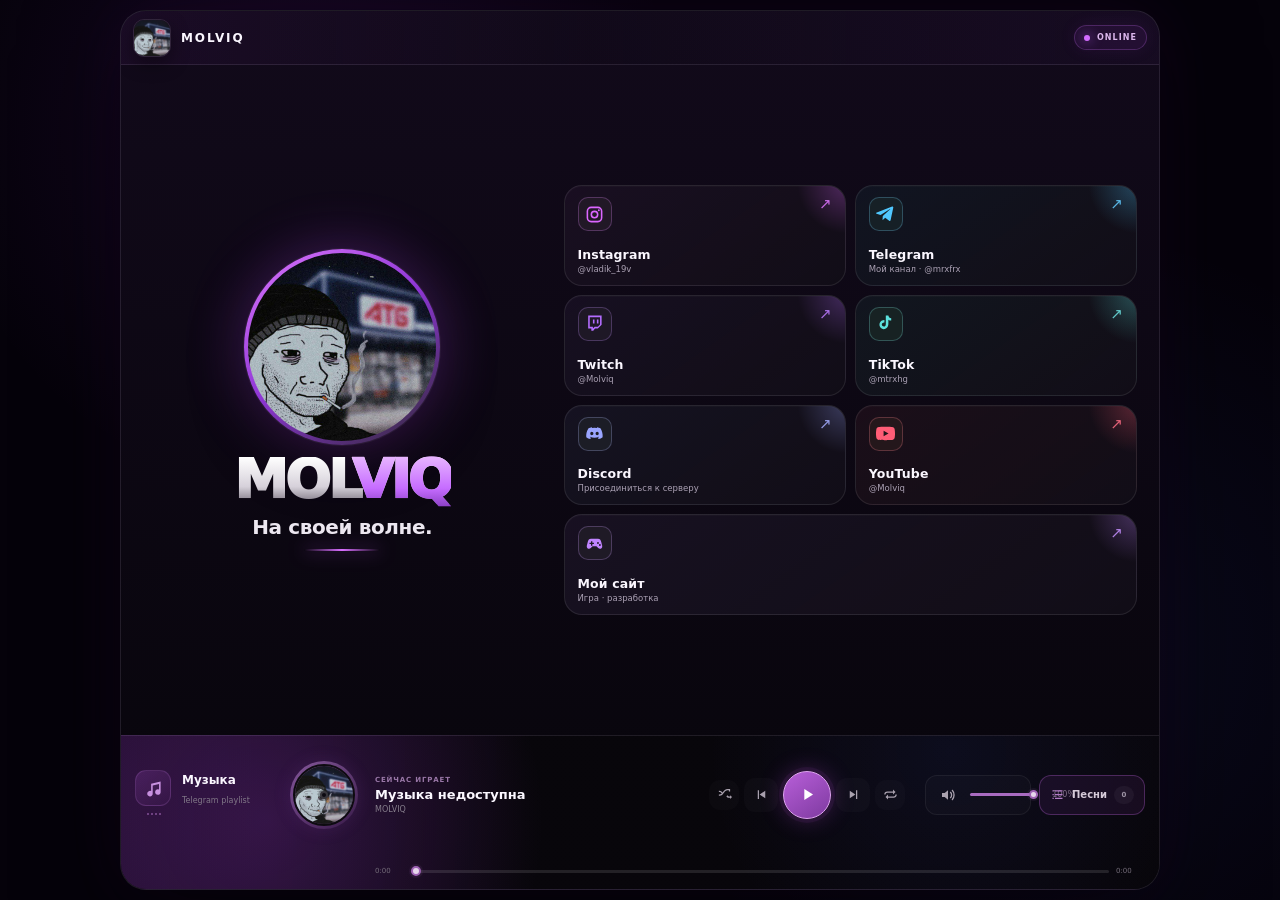
==== commit 95a59c18: "Add files via upload" ====
--- a/index.html
+++ b/index.html
@@ -4,7 +4,7 @@
 <meta charset="utf-8">
 <meta name="viewport" content="width=device-width,initial-scale=1,viewport-fit=cover">
 <meta name="theme-color" content="#050306">
-<title>PAPACHIZ123</title>
+<title>MOLVIQ</title>
 <link rel="icon" href="favicon.ico">
 <link rel="icon" type="image/png" sizes="32x32" href="favicon-32.png">
 <link rel="icon" type="image/png" sizes="64x64" href="favicon-64.png">
@@ -14,14 +14,14 @@
 <body>
 <main class="app">
   <header class="topbar">
-    <div class="top-id"><img src="profile.jpg" alt=""><strong>PAPACHIZ123</strong></div>
+    <div class="top-id"><img src="profile.jpg" alt=""><strong>MOLVIQ</strong></div>
     <div class="online">ONLINE</div>
   </header>
 
   <section class="content">
     <div class="profile">
-      <div class="avatar-frame"><img src="profile.jpg" alt="PAPACHIZ123"></div>
-      <h1>PAPACHIZ<span>123</span></h1>
+      <div class="avatar-frame"><img src="profile.jpg" alt="Molviq"></div>
+      <h1>MOL<span>VIQ</span></h1>
       <p class="phrase">На своей волне.</p>
     </div>
 
@@ -36,9 +36,9 @@
         <div><strong>Telegram</strong><small>Мой канал · @mrxfrx</small></div>
       </a>
 
-      <a class="social twitch" href="https://www.twitch.tv/papachiz18" target="_blank" rel="noopener" aria-label="Twitch">
+      <a class="social twitch" href="https://www.twitch.tv/molviq29" target="_blank" rel="noopener" aria-label="Twitch">
         <div class="social-head"><div class="icon"><svg viewBox="0 0 24 24"><path d="M4 2h17v11.5l-4.8 4.8h-3.5L10.4 21H8v-2.7H4V2Zm2 2v12h4v2.2l2.2-2.2h4L19 13.2V4H6Zm4 3h2v5h-2V7Zm5 0h2v5h-2V7Z"/></svg></div><span class="arrow">↗</span></div>
-        <div><strong>Twitch</strong><small>papachiz18</small></div>
+        <div><strong>Twitch</strong><small>@Molviq</small></div>
       </a>
 
       <a class="social tiktok" href="https://www.tiktok.com/@mtrxhg" target="_blank" rel="noopener" aria-label="TikTok">
@@ -51,9 +51,9 @@
         <div><strong>Discord</strong><small>Присоединиться к серверу</small></div>
       </a>
 
-      <a class="social youtube" href="https://www.youtube.com/@Papachiz123" target="_blank" rel="noopener" aria-label="YouTube">
+      <a class="social youtube" href="https://www.youtube.com/@Molviq29" target="_blank" rel="noopener" aria-label="YouTube">
         <div class="social-head"><div class="icon"><svg viewBox="0 0 24 24"><path d="M23.5 6.2a3 3 0 0 0-2.1-2.1C19.55 3.6 12 3.6 12 3.6s-7.55 0-9.4.5A3 3 0 0 0 .5 6.2 31.1 31.1 0 0 0 0 12a31.1 31.1 0 0 0 .5 5.8 3 3 0 0 0 2.1 2.1c1.85.5 9.4.5 9.4.5s7.55 0 9.4-.5a3 3 0 0 0 2.1-2.1A31.1 31.1 0 0 0 24 12a31.1 31.1 0 0 0-.5-5.8ZM9.6 15.6V8.4L15.8 12l-6.2 3.6Z"/></svg></div><span class="arrow">↗</span></div>
-        <div><strong>YouTube</strong><small>@Papachiz123</small></div>
+        <div><strong>YouTube</strong><small>@Molviq</small></div>
       </a>
 
       <a class="social game" href="https://papachiz-game-7948828570.papachiz-music.workers.dev/" target="_blank" rel="noopener" aria-label="Мой сайт с игрой">
@@ -63,63 +63,69 @@
     </div>
   </section>
 
-  <section class="musicbar" aria-label="Музыка">
-    <div class="music-badge">
-      <span class="eq" id="eq" aria-hidden="true"><i></i><i></i><i></i><i></i><i></i></span>
-      <div><strong>Музыка</strong><small>Telegram playlist</small></div>
+  <section class="musicbar" aria-label="Музыкальный плеер">
+    <div class="music-brand">
+      <span class="music-app-icon" aria-hidden="true">
+        <svg viewBox="0 0 24 24"><path d="M9 4v11.3A3.5 3.5 0 1 0 11 18V8.2l8-2V13.3A3.5 3.5 0 1 0 21 16V3L9 6V4Z"/></svg>
+      </span>
+      <div>
+        <strong>Музыка</strong>
+        <small>Telegram playlist</small>
+      </div>
+      <span class="eq" id="eq" aria-hidden="true"><i></i><i></i><i></i><i></i></span>
     </div>
 
-    <img class="cover" id="cover" src="profile.jpg" alt="Обложка трека">
-
-    <div class="trackbox">
-      <div class="track-title">
-        <strong id="title">Загрузка плейлиста…</strong>
-        <small id="artist">PAPACHIZ123</small>
-      </div>
-
-      <div class="timeline">
-        <span id="current">0:00</span>
-        <input id="seek" class="pretty-range seek-range" type="range" min="0" max="1" value="0" step="0.1" aria-label="Позиция трека">
-        <span id="duration">0:00</span>
-      </div>
-
-      <div class="controls">
-        <button id="shuffle" aria-label="Перемешать" title="Перемешать">
-          <svg viewBox="0 0 24 24"><path d="M17 3h4v4h-2V5h-2c-2.8 0-4.3 1.8-5.9 4-1.7 2.4-3.7 5-7.1 5H3v-2h1c2.4 0 3.8-1.8 5.5-4C11.2 5.7 13.3 3 17 3ZM3 6h1c2.3 0 3.7 1.3 5 3l-1.2 1.7C6.5 9 5.5 8 4 8H3V6Zm13.5 7.3c.8 1 1.6 1.7 2.5 1.7h2v-2l3 3-3 3v-2h-2c-1.8 0-3-.9-4-2l1.5-1.7Z"/></svg>
-        </button>
-        <button id="prev" aria-label="Предыдущий" title="Предыдущий">
-          <svg viewBox="0 0 24 24"><path d="M6 5h2v14H6V5Zm12 1v12l-9-6 9-6Z"/></svg>
-        </button>
-        <button id="play" class="primary" aria-label="Воспроизвести" title="Воспроизвести">
-          <svg viewBox="0 0 24 24"><path d="M8 5v14l11-7L8 5Z"/></svg>
-        </button>
-        <button id="next" aria-label="Следующий" title="Следующий">
-          <svg viewBox="0 0 24 24"><path d="M16 5h2v14h-2V5ZM6 6l9 6-9 6V6Z"/></svg>
-        </button>
-        <button id="repeat" class="repeat-button" aria-label="Повтор выключен" title="Повтор выключен">
-          <svg viewBox="0 0 24 24"><path d="M7 7h9V4l4 4-4 4V9H7a3 3 0 0 0-3 3H2a5 5 0 0 1 5-5Zm10 10H8v3l-4-4 4-4v3h9a3 3 0 0 0 3-3h2a5 5 0 0 1-5 5Z"/></svg>
-          <span class="repeat-one" id="repeat-one" hidden>1</span>
-        </button>
-      </div>
+    <div class="disc-wrap">
+      <img class="cover disc" id="cover" src="profile.jpg" alt="Обложка трека">
+      <span class="disc-hole" aria-hidden="true"></span>
     </div>
 
-    <div class="music-tools">
-      <div class="volume-box">
-        <button id="mute" class="mute-button" type="button" aria-label="Выключить звук" title="Выключить звук">
+    <div class="song-meta">
+      <small class="song-kicker">СЕЙЧАС ИГРАЕТ</small>
+      <strong id="title">Загрузка плейлиста…</strong>
+      <span id="artist">MOLVIQ</span>
+    </div>
+
+    <div class="transport">
+      <button id="shuffle" class="icon-btn tiny" aria-label="Перемешать" title="Перемешать">
+        <svg viewBox="0 0 24 24"><path d="M17 3h4v4h-2V5h-2c-2.8 0-4.3 1.8-5.9 4-1.7 2.4-3.7 5-7.1 5H3v-2h1c2.4 0 3.8-1.8 5.5-4C11.2 5.7 13.3 3 17 3ZM3 6h1c2.3 0 3.7 1.3 5 3l-1.2 1.7C6.5 9 5.5 8 4 8H3V6Zm13.5 7.3c.8 1 1.6 1.7 2.5 1.7h2v-2l3 3-3 3v-2h-2c-1.8 0-3-.9-4-2l1.5-1.7Z"/></svg>
+      </button>
+      <button id="prev" class="icon-btn" aria-label="Предыдущий трек" title="Предыдущий">
+        <svg viewBox="0 0 24 24"><path d="M6 5h2v14H6V5Zm12 1v12l-9-6 9-6Z"/></svg>
+      </button>
+      <button id="play" class="play-main" aria-label="Воспроизвести" title="Воспроизвести">
+        <svg viewBox="0 0 24 24"><path d="M8 5v14l11-7L8 5Z"/></svg>
+      </button>
+      <button id="next" class="icon-btn" aria-label="Следующий трек" title="Следующий">
+        <svg viewBox="0 0 24 24"><path d="M16 5h2v14h-2V5ZM6 6l9 6-9 6V6Z"/></svg>
+      </button>
+      <button id="repeat" class="icon-btn tiny repeat-button" aria-label="Повтор выключен" title="Повтор выключен">
+        <svg viewBox="0 0 24 24"><path d="M7 7h9V4l4 4-4 4V9H7a3 3 0 0 0-3 3H2a5 5 0 0 1 5-5Zm10 10H8v3l-4-4 4-4v3h9a3 3 0 0 0 3-3h2a5 5 0 0 1-5 5Z"/></svg>
+        <span class="repeat-one" id="repeat-one" hidden>1</span>
+      </button>
+    </div>
+
+    <div class="right-controls">
+      <div class="volume-control">
+        <button id="mute" class="icon-btn volume-button" type="button" aria-label="Выключить звук" title="Выключить звук">
           <svg class="volume-on" viewBox="0 0 24 24"><path d="M3 9v6h4l5 4V5L7 9H3Zm11.7-.8a5 5 0 0 1 0 7.6l1.3 1.5a7 7 0 0 0 0-10.6l-1.3 1.5Zm2.7-3a10 10 0 0 1 0 13.6l1.4 1.4a12 12 0 0 0 0-16.4l-1.4 1.4Z"/></svg>
           <svg class="volume-off" viewBox="0 0 24 24" hidden><path d="M3 9v6h4l5 4V5L7 9H3Zm12.3 1.3-1.4 1.4 2.3 2.3-2.3 2.3 1.4 1.4 2.3-2.3 2.3 2.3 1.4-1.4-2.3-2.3 2.3-2.3-1.4-1.4-2.3 2.3-2.3-2.3Z"/></svg>
         </button>
-        <div class="volume-slider-wrap">
-          <input id="volume" class="pretty-range volume-range" type="range" min="0" max="1" value="1" step="0.01" aria-label="Громкость">
-          <span id="volume-value">100%</span>
-        </div>
+        <input id="volume" class="clean-range volume-range" type="range" min="0" max="1" value="1" step="0.01" aria-label="Громкость">
+        <span id="volume-value">100%</span>
       </div>
 
-      <button class="songs-button" id="songs-open" type="button">
+      <button class="songs-pill" id="songs-open" type="button">
         <svg viewBox="0 0 24 24"><path d="M4 5h2v2H4V5Zm4 0h12v2H8V5ZM4 11h2v2H4v-2Zm4 0h12v2H8v-2ZM4 17h2v2H4v-2Zm4 0h12v2H8v-2Z"/></svg>
         <span>Песни</span>
         <b id="track-count">0</b>
       </button>
+    </div>
+
+    <div class="seek-line">
+      <span id="current">0:00</span>
+      <input id="seek" class="clean-range seek-range" type="range" min="0" max="1" value="0" step="0.1" aria-label="Позиция трека">
+      <span id="duration">0:00</span>
     </div>
   </section>
 
--- a/style.css
+++ b/style.css
@@ -34,119 +34,166 @@
   position:relative;
   min-height:0;
   display:grid;
-  grid-template-columns:112px 82px minmax(0,1fr) 176px;
+  grid-template-columns:138px 76px minmax(120px,1fr) 210px 220px;
+  grid-template-rows:minmax(58px,1fr) 30px;
   align-items:center;
-  gap:13px;
-  padding:12px 14px;
+  gap:7px 13px;
+  padding:11px 14px 10px;
   border-top:1px solid var(--line);
   background:
-    radial-gradient(circle at 18% 50%,rgba(169,65,238,.16),transparent 27%),
-    linear-gradient(90deg,rgba(44,20,61,.36),rgba(7,6,9,.97) 34%);
-}
-.music-badge{display:flex;align-items:center;gap:9px;min-width:0}
-.music-badge>div{min-width:0}
-.music-badge strong{display:block;font-size:12px}
-.music-badge small{display:block;margin-top:2px;color:var(--muted);font-size:8px;white-space:nowrap}
+    radial-gradient(circle at 18% 55%,rgba(132,59,174,.11),transparent 29%),
+    linear-gradient(90deg,rgba(33,17,43,.48),rgba(8,7,10,.98) 38%);
+}
+.music-brand{
+  display:grid;
+  grid-template-columns:38px minmax(0,1fr);
+  grid-template-rows:auto auto;
+  column-gap:9px;
+  align-items:center;
+  min-width:0;
+}
+.music-app-icon{
+  grid-row:1/3;
+  width:36px;height:36px;border-radius:11px;
+  display:grid;place-items:center;
+  color:#c790df;
+  background:linear-gradient(145deg,rgba(157,75,194,.24),rgba(82,37,99,.16));
+  border:1px solid rgba(197,130,226,.18);
+}
+.music-app-icon svg{width:19px;height:19px;fill:currentColor}
+.music-brand strong{font-size:12px;line-height:1.1}
+.music-brand small{font-size:8px;color:#807787;margin-top:2px}
 .eq{
-  width:27px;height:28px;display:flex;align-items:center;justify-content:center;gap:2px;
-  flex:0 0 auto
+  grid-column:1/3;
+  justify-self:start;
+  margin-left:7px;
+  width:23px;height:13px;
+  display:flex;align-items:center;justify-content:center;gap:2px;
+  opacity:.62
 }
 .eq i{
-  width:3px;height:2px;min-height:2px;border-radius:999px;background:#bf60ff;
-  box-shadow:0 0 9px rgba(190,88,255,.88);
-  transition:height .1s ease,opacity .15s ease,transform .1s ease;
-}
-.eq.playing i{opacity:1}
-.eq:not(.playing) i{height:2px!important;opacity:.42;transform:none!important}
-.cover{
-  width:82px;height:82px;display:block;object-fit:cover;border-radius:13px;
-  border:1px solid rgba(255,255,255,.08);box-shadow:0 10px 24px rgba(0,0,0,.28)
-}
-.trackbox{min-width:0}
-.track-title{min-width:0}
-.track-title strong,.track-title small{display:block;white-space:nowrap;overflow:hidden;text-overflow:ellipsis}
-.track-title strong{font-size:12px}
-.track-title small{margin-top:3px;color:#8e8495;font-size:8px;text-transform:uppercase}
-.timeline{
-  display:grid;grid-template-columns:29px minmax(0,1fr) 29px;gap:7px;align-items:center;
-  margin-top:8px;color:#817888;font-size:7px
-}
-.pretty-range{
-  --range-progress:0%;
-  width:100%;height:16px;margin:0;background:transparent;appearance:none;-webkit-appearance:none;cursor:pointer
-}
-.pretty-range::-webkit-slider-runnable-track{
-  height:4px;border-radius:999px;
-  background:linear-gradient(90deg,#be63ff 0 var(--range-progress),#2a2630 var(--range-progress) 100%);
-  box-shadow:inset 0 1px 2px rgba(0,0,0,.55)
-}
-.pretty-range::-webkit-slider-thumb{
-  -webkit-appearance:none;appearance:none;width:12px;height:12px;border-radius:50%;margin-top:-4px;
-  background:#f2ddff;border:2px solid #a54ee4;box-shadow:0 0 0 3px rgba(174,74,232,.13),0 0 12px rgba(182,83,241,.5)
-}
-.pretty-range::-moz-range-track{height:4px;border-radius:999px;background:#2a2630}
-.pretty-range::-moz-range-progress{height:4px;border-radius:999px;background:#be63ff}
-.pretty-range::-moz-range-thumb{width:10px;height:10px;border-radius:50%;background:#f2ddff;border:2px solid #a54ee4;box-shadow:0 0 12px rgba(182,83,241,.5)}
-.seek-range:hover::-webkit-slider-thumb,.volume-range:hover::-webkit-slider-thumb{transform:scale(1.08)}
-.controls{display:flex;align-items:center;justify-content:center;gap:5px;margin-top:4px}
-.controls button{
-  position:relative;width:28px;height:28px;display:grid;place-items:center;border:0;border-radius:9px;
-  background:transparent;color:#aaa2b0
-}
-.controls button svg{width:14px;height:14px;fill:currentColor}
-.controls button:hover{color:#f2eaf6;background:rgba(255,255,255,.05)}
-.controls button.active{color:#d49bff;background:rgba(166,75,225,.13);box-shadow:0 0 13px rgba(174,74,232,.09)}
-.controls .primary{
-  width:42px;height:42px;border-radius:50%;background:linear-gradient(145deg,#b75cff,#7833b6);
-  border:1px solid #d093ff;color:white;box-shadow:0 0 20px rgba(178,76,242,.35)
-}
-.controls .primary svg{width:18px;height:18px}
+  width:2px;height:2px;border-radius:99px;
+  background:#b778ce;
+  box-shadow:0 0 6px rgba(181,103,205,.35);
+  transition:height .08s ease
+}
+.eq:not(.playing) i{height:2px!important}
+.disc-wrap{
+  position:relative;width:68px;height:68px;justify-self:center;
+  border-radius:50%;padding:3px;
+  background:linear-gradient(145deg,rgba(195,137,222,.58),rgba(92,45,113,.32));
+  box-shadow:0 0 18px rgba(146,66,178,.16)
+}
+.cover.disc{
+  width:100%;height:100%;display:block;object-fit:cover;border-radius:50%;
+  border:2px solid #0d0b10;
+  animation:disc-spin 11s linear infinite;
+  animation-play-state:paused
+}
+.cover.disc.playing{animation-play-state:running}
+.disc-hole{
+  position:absolute;left:50%;top:50%;width:8px;height:8px;transform:translate(-50%,-50%);
+  border-radius:50%;background:#0b0910;border:2px solid rgba(255,255,255,.18);
+  box-shadow:0 0 0 2px rgba(0,0,0,.28)
+}
+@keyframes disc-spin{to{transform:rotate(360deg)}}
+
+.song-meta{min-width:0}
+.song-kicker{display:block;color:#9977a7;font-size:7px;font-weight:800;letter-spacing:.12em;margin-bottom:3px}
+.song-meta strong,.song-meta span{display:block;white-space:nowrap;overflow:hidden;text-overflow:ellipsis}
+.song-meta strong{font-size:13px}
+.song-meta span{margin-top:3px;color:#857d8b;font-size:8px;text-transform:uppercase}
+
+.transport{display:flex;align-items:center;justify-content:center;gap:5px}
+.icon-btn,.play-main{
+  position:relative;border:0;display:grid;place-items:center;color:#a9a1ae;
+  transition:background .15s,color .15s,transform .15s
+}
+.icon-btn{
+  width:34px;height:34px;border-radius:11px;background:rgba(255,255,255,.018)
+}
+.icon-btn.tiny{width:30px;height:30px}
+.icon-btn svg{width:15px;height:15px;fill:currentColor}
+.icon-btn:hover{background:rgba(255,255,255,.055);color:#f0eaf3}
+.icon-btn.active{color:#cf9de2;background:rgba(152,78,184,.11)}
+.play-main{
+  width:48px;height:48px;border-radius:50%;
+  background:linear-gradient(145deg,#a55ac2,#713889);
+  color:white;border:1px solid #c88edf;
+  box-shadow:0 0 0 4px rgba(163,82,194,.07),0 0 17px rgba(151,67,185,.23)
+}
+.play-main:hover{transform:scale(1.03);background:linear-gradient(145deg,#ad62c9,#783d90)}
+.play-main svg{width:19px;height:19px;fill:currentColor}
 .repeat-one{
-  position:absolute;right:1px;top:0;width:12px;height:12px;border-radius:999px;
-  display:grid;place-items:center;background:#d69cff;color:#210c2b;font-size:8px;font-weight:900;
-  box-shadow:0 0 9px rgba(208,129,255,.65)
-}
-.music-tools{display:grid;gap:8px;align-items:center}
-.volume-box{
-  display:grid;grid-template-columns:34px minmax(0,1fr);gap:7px;align-items:center;
-  padding:7px 9px;border:1px solid rgba(192,96,255,.16);border-radius:13px;background:rgba(150,63,211,.045)
-}
-.mute-button{
-  width:32px;height:32px;display:grid;place-items:center;border:0;border-radius:9px;
-  background:rgba(255,255,255,.035);color:#caa5df
-}
-.mute-button:hover{background:rgba(176,77,232,.13);color:#f1d9ff}
-.mute-button svg{width:17px;height:17px;fill:currentColor}
-.volume-slider-wrap{display:grid;grid-template-columns:minmax(0,1fr) 30px;gap:7px;align-items:center}
+  position:absolute;right:-1px;top:-2px;width:13px;height:13px;border-radius:999px;
+  display:grid;place-items:center;background:#d5a4e3;color:#251229;
+  font-size:8px;font-weight:900;box-shadow:0 0 8px rgba(205,143,221,.35)
+}
+
+.right-controls{display:flex;align-items:center;justify-content:flex-end;gap:8px;min-width:0}
+.volume-control{
+  min-width:0;display:grid;grid-template-columns:31px minmax(68px,1fr) 31px;align-items:center;gap:6px;
+  height:40px;padding:4px 7px;
+  border:1px solid rgba(255,255,255,.06);border-radius:12px;
+  background:rgba(255,255,255,.018)
+}
+.volume-button{width:29px;height:29px;background:transparent}
+.volume-button svg{width:16px;height:16px}
+.volume-control>span{font-size:8px;color:#827987;text-align:right;font-variant-numeric:tabular-nums}
+.songs-pill{
+  height:40px;display:flex;align-items:center;gap:7px;padding:0 10px;
+  border:1px solid rgba(174,103,202,.18);border-radius:12px;
+  background:rgba(115,58,138,.07);color:#d6cbd9
+}
+.songs-pill:hover{background:rgba(115,58,138,.13);border-color:rgba(174,103,202,.30)}
+.songs-pill svg{width:15px;height:15px;fill:#b17ac5}
+.songs-pill span{font-size:10px;font-weight:800}
+.songs-pill b{
+  min-width:20px;height:18px;padding:0 5px;border-radius:999px;display:grid;place-items:center;
+  background:rgba(255,255,255,.045);color:#9e94a5;font-size:7px
+}
+
+.seek-line{
+  grid-column:3/6;
+  display:grid;grid-template-columns:29px minmax(0,1fr) 29px;align-items:center;gap:7px;
+  align-self:end;color:#756d7a;font-size:7px;font-variant-numeric:tabular-nums
+}
+.clean-range{
+  --fill:0%;
+  width:100%;height:16px;margin:0;padding:0;
+  appearance:none;-webkit-appearance:none;
+  background:transparent;cursor:pointer
+}
+.clean-range::-webkit-slider-runnable-track{
+  height:3px;border-radius:999px;background:
+    linear-gradient(90deg,#a86bc0 0 var(--fill),rgba(255,255,255,.11) var(--fill) 100%)
+}
+.clean-range::-webkit-slider-thumb{
+  appearance:none;-webkit-appearance:none;
+  width:10px;height:10px;margin-top:-3.5px;border-radius:50%;
+  background:#e7d7ec;border:2px solid #9d61b3;
+  box-shadow:0 0 0 2px rgba(157,97,179,.10)
+}
+.clean-range::-moz-range-track{height:3px;border:0;border-radius:999px;background:rgba(255,255,255,.11)}
+.clean-range::-moz-range-progress{height:3px;border-radius:999px;background:#a86bc0}
+.clean-range::-moz-range-thumb{width:8px;height:8px;border-radius:50%;background:#e7d7ec;border:2px solid #9d61b3}
 .volume-range{height:14px}
 .volume-range::-webkit-slider-runnable-track{height:3px}
-.volume-range::-webkit-slider-thumb{width:10px;height:10px;margin-top:-3.5px}
-.volume-slider-wrap span{font-size:8px;color:#8e8495;text-align:right;font-variant-numeric:tabular-nums}
-.songs-button{
-  height:45px;border:1px solid rgba(192,96,255,.23);border-radius:13px;background:rgba(150,63,211,.08);
-  color:#e8dff0;display:grid;grid-template-columns:22px 1fr auto;column-gap:8px;align-items:center;padding:8px 10px;text-align:left
-}
-.songs-button svg{width:19px;height:19px;fill:#bf78ef}
-.songs-button span{font-size:11px;font-weight:800}
-.songs-button b{
-  min-width:24px;height:20px;padding:0 6px;display:grid;place-items:center;border-radius:999px;
-  background:rgba(188,102,240,.12);color:#cba7e1;font-size:8px;font-weight:700
-}
-.songs-button:hover{border-color:rgba(192,96,255,.42);background:rgba(150,63,211,.13)}
+.volume-range::-webkit-slider-thumb{width:9px;height:9px;margin-top:-3px}
 
 .playlist{
   position:absolute;inset:54px 0 154px;z-index:10;display:grid;place-items:center end;padding:14px;
-  background:rgba(3,2,4,.49);backdrop-filter:blur(9px)
+  background:rgba(3,2,4,.48);backdrop-filter:blur(9px)
 }
 .playlist-card{
-  width:min(520px,calc(100% - 8px));height:min(500px,100%);display:flex;flex-direction:column;
-  border:1px solid rgba(192,96,255,.26);border-radius:18px;background:
-  radial-gradient(circle at 100% 0,rgba(153,60,224,.08),transparent 32%),#0b0910;
-  box-shadow:0 24px 70px rgba(0,0,0,.58),0 0 42px rgba(139,57,210,.11);overflow:hidden
+  width:min(560px,calc(100% - 8px));height:min(510px,100%);display:flex;flex-direction:column;
+  border:1px solid rgba(170,100,197,.22);border-radius:18px;
+  background:linear-gradient(180deg,#0c0a0f,#09080c);
+  box-shadow:0 24px 70px rgba(0,0,0,.58);overflow:hidden
 }
 .playlist-top{
   min-height:58px;display:flex;align-items:center;justify-content:space-between;padding:0 13px 0 15px;
-  border-bottom:1px solid var(--line);background:rgba(255,255,255,.012)
+  border-bottom:1px solid var(--line)
 }
 .playlist-top strong{display:block;font-size:14px}
 .playlist-top small{display:block;margin-top:3px;color:var(--muted);font-size:9px}
@@ -155,34 +202,127 @@
 }
 .playlist ol{
   list-style:none;margin:0;padding:8px;overflow:auto;display:grid;gap:5px;
-  scrollbar-width:thin;scrollbar-color:#665271 transparent
+  scrollbar-width:thin;scrollbar-color:#584861 transparent
 }
 .playlist ol::-webkit-scrollbar{width:6px}
-.playlist ol::-webkit-scrollbar-thumb{background:#594664;border-radius:999px}
+.playlist ol::-webkit-scrollbar-thumb{background:#584861;border-radius:999px}
 .track{
-  width:100%;display:grid;grid-template-columns:42px minmax(0,1fr) auto 24px;align-items:center;gap:10px;
+  width:100%;display:grid;grid-template-columns:40px minmax(0,1fr) auto 22px;align-items:center;gap:10px;
   padding:7px 9px;border:1px solid transparent;border-radius:12px;background:transparent;color:var(--text);text-align:left
 }
-.track:hover{background:rgba(255,255,255,.045);border-color:rgba(255,255,255,.045)}
+.track:hover{background:rgba(255,255,255,.04)}
 .track.active{
-  background:linear-gradient(90deg,rgba(171,73,232,.15),rgba(255,255,255,.025));
-  border-color:rgba(192,96,255,.20)
+  background:linear-gradient(90deg,rgba(124,65,147,.15),rgba(255,255,255,.025));
+  border-color:rgba(170,100,197,.15)
 }
 .track-cover{
-  width:42px;height:42px;object-fit:cover;border-radius:9px;border:1px solid rgba(255,255,255,.07);
-  box-shadow:0 6px 15px rgba(0,0,0,.23)
+  width:40px;height:40px;object-fit:cover;border-radius:50%;
+  border:1px solid rgba(255,255,255,.08);box-shadow:0 5px 12px rgba(0,0,0,.22)
 }
 .track-copy{min-width:0}
 .track-copy strong,.track-copy small{display:block;white-space:nowrap;overflow:hidden;text-overflow:ellipsis}
 .track-copy strong{font-size:11px}
 .track-copy small{margin-top:2px;color:#807887;font-size:8px}
 .track-time{font-size:8px;color:#92869c;font-variant-numeric:tabular-nums}
-.track-state{width:20px;height:20px;display:grid;place-items:center;color:#b964ee}
-.track-state svg{width:13px;height:13px;fill:currentColor}
-.track:not(.active) .track-state{opacity:.18}
+.track-state{width:20px;height:20px;display:grid;place-items:center;color:#ac72c2}
+.track-state svg{width:12px;height:12px;fill:currentColor}
+.track:not(.active) .track-state{opacity:.13}
 .empty{padding:24px;text-align:center;color:#877f8d;font-size:11px}
-@media(max-height:780px) and (min-width:761px){.app{height:calc(100dvh - 8px);margin:4px auto;grid-template-rows:50px minmax(0,1fr) 136px}.content{padding:8px 18px}.avatar-frame{width:clamp(110px,17vh,145px)}h1{font-size:clamp(34px,6vh,52px)}.phrase{font-size:clamp(13px,2.4vh,17px)}.links{height:min(350px,50vh);gap:7px}.social{padding:8px 10px;border-radius:15px}.icon{width:29px;height:29px}.musicbar{grid-template-columns:102px 72px minmax(0,1fr) 154px;padding:9px 12px}.cover{width:72px;height:72px}.playlist{inset:50px 0 136px}}
+@media(max-height:780px) and (min-width:761px){.app{height:calc(100dvh - 8px);margin:4px auto;grid-template-rows:50px minmax(0,1fr) 136px}.content{padding:8px 18px}.avatar-frame{width:clamp(110px,17vh,145px)}h1{font-size:clamp(34px,6vh,52px)}.phrase{font-size:clamp(13px,2.4vh,17px)}.links{height:min(350px,50vh);gap:7px}.social{padding:8px 10px;border-radius:15px}.icon{width:29px;height:29px}.musicbar{grid-template-columns:124px 66px minmax(100px,1fr) 190px 190px;padding:8px 11px}.disc-wrap{width:61px;height:61px}.seek-line{grid-column:3/6}.playlist{inset:50px 0 136px}}
 @media(max-width:760px){.app{width:calc(100vw - 12px);height:auto;max-height:calc(100dvh - 12px);margin:6px auto;border-radius:20px;grid-template-rows:48px auto 116px}.topbar{padding:5px 9px}.top-id img{width:34px;height:34px;border-radius:10px}.top-id strong{font-size:11px}.online{font-size:7px;padding:6px 8px}.content{grid-template-columns:1fr;grid-template-rows:auto auto;gap:10px;padding:8px 9px 8px;align-content:center;justify-content:center}.profile{gap:5px}.avatar-frame{width:clamp(88px,22vw,112px);padding:3px}h1{font-size:clamp(29px,9.4vw,42px)}.phrase{font-size:clamp(12px,3.8vw,15px)}.phrase::after{margin-top:5px;width:52px}.links{height:100%;min-height:0;max-height:274px;grid-template-columns:repeat(3,minmax(0,1fr));grid-template-rows:repeat(3,minmax(0,1fr));gap:6px}.social{border-radius:13px;padding:7px 8px}.social.game{grid-column:1/-1}.icon{width:28px;height:28px;border-radius:9px}.icon svg{width:16px;height:16px}.social strong{font-size:9.5px}.social small{display:none}.game small{display:block;font-size:7px}.arrow{font-size:12px}.musicbar{padding:7px 8px;grid-template-columns:52px minmax(0,1fr) 58px;gap:8px}.music-badge{display:none}.cover{width:52px;height:52px;border-radius:10px}.track-title strong{font-size:11px}.track-title small{font-size:7.5px}.timeline{margin-top:3px;grid-template-columns:23px 1fr 23px;gap:4px;font-size:6.5px}.controls{gap:2px;margin-top:0}.controls button{width:22px;height:22px;font-size:9px}.controls .primary{width:30px;height:30px}.music-tools{gap:4px}.volume-box{padding:3px;border-radius:9px;grid-template-columns:26px 1fr;gap:4px}.mute-button{width:25px;height:25px}.mute-button svg{width:14px;height:14px}.volume-slider-wrap{grid-template-columns:1fr}.volume-slider-wrap span{display:none}.volume-range{height:10px}.songs-button{height:31px;display:grid;grid-template-columns:1fr;place-items:center;padding:0}.songs-button svg{width:17px;height:17px}.songs-button span,.songs-button b{display:none}.playlist{inset:48px 0 116px;padding:8px}.playlist-card{width:100%;height:100%;border-radius:14px}.track{grid-template-columns:38px minmax(0,1fr) auto 20px;gap:8px}.track-cover{width:38px;height:38px}}
 @media(max-width:390px){.top-id strong{font-size:10px}.avatar-frame{width:82px}h1{font-size:28px}.phrase{font-size:11.5px}.links{max-height:246px}.social{padding:6px 7px}.icon{width:26px;height:26px}.social strong{font-size:9px}}
 @media(max-width:760px) and (max-height:640px){.content{grid-template-columns:.72fr 1.28fr;grid-template-rows:1fr;gap:7px}.profile{gap:4px}.avatar-frame{width:70px}h1{font-size:25px}.phrase{font-size:10px}.links{max-height:none;height:100%;grid-template-columns:repeat(2,minmax(0,1fr));grid-template-rows:repeat(4,minmax(0,1fr))}.social{padding:5px 6px}.icon{width:24px;height:24px}.musicbar{grid-template-rows:1fr}}
 @media(prefers-reduced-motion:reduce){*{transition:none!important}}
+
+@media(max-width:760px){
+  .app{grid-template-rows:48px minmax(0,1fr) 122px}
+  .musicbar{
+    grid-template-columns:48px minmax(0,1fr) 106px;
+    grid-template-rows:58px 30px;
+    gap:4px 8px;
+    padding:7px 8px;
+  }
+  .music-brand{display:none}
+  .disc-wrap{width:48px;height:48px;grid-row:1;grid-column:1}
+  .song-meta{grid-row:1;grid-column:2;align-self:center}
+  .song-kicker{display:none}
+  .song-meta strong{font-size:11px}
+  .song-meta span{font-size:7px}
+  .transport{grid-row:1;grid-column:3;gap:1px}
+  .transport .tiny{display:none}
+  .transport .icon-btn{width:25px;height:25px}
+  .transport .play-main{width:34px;height:34px}
+  .right-controls{grid-row:2;grid-column:3;gap:4px}
+  .volume-control{display:none}
+  .songs-pill{height:27px;padding:0 8px}
+  .songs-pill span{display:none}
+  .seek-line{grid-row:2;grid-column:1/3}
+  .playlist{inset:48px 0 122px;padding:8px}
+  .playlist-card{width:100%;height:100%;border-radius:14px}
+  .track{grid-template-columns:36px minmax(0,1fr) auto 18px;gap:8px}
+  .track-cover{width:36px;height:36px}
+}
+
+
+/* MOLVIQ — saturation pass. Layout and functionality intentionally unchanged. */
+:root{
+  --bg:#05020a;
+  --card:#100b17;
+  --card2:#181022;
+  --line:rgba(232,211,255,.105);
+  --text:#fbf7ff;
+  --muted:#aaa0b3;
+  --purple:#a83df0;
+  --purple2:#d36cff;
+  --purpleGlow:rgba(188,76,255,.31);
+}
+body{
+  background:
+    radial-gradient(circle at 24% 14%,rgba(147,47,224,.12),transparent 30%),
+    radial-gradient(circle at 83% 72%,rgba(62,108,255,.08),transparent 34%),
+    var(--bg);
+}
+.app{
+  background:linear-gradient(180deg,rgba(18,10,27,.985),rgba(7,5,11,.992));
+  box-shadow:0 28px 95px rgba(0,0,0,.62),0 0 70px rgba(151,49,226,.09);
+}
+.topbar{
+  background:linear-gradient(90deg,rgba(45,17,61,.32),rgba(11,8,16,.08) 45%,rgba(39,17,57,.24));
+}
+.online{
+  border-color:rgba(207,112,255,.24);
+  background:rgba(167,62,220,.09);
+  color:#dcb7ed;
+  box-shadow:0 0 18px rgba(178,73,235,.08);
+}
+.avatar-frame{
+  background:linear-gradient(145deg,#de78ff,#8e36d5 48%,rgba(255,255,255,.13));
+  box-shadow:0 0 0 1px rgba(255,255,255,.055),0 0 58px rgba(188,73,255,.30),0 20px 50px rgba(0,0,0,.52);
+}
+h1 span{
+  background:linear-gradient(180deg,#f0c8ff,#c66cff 64%,#7e36b8);
+  -webkit-background-clip:text;background-clip:text;color:transparent;
+}
+.phrase::after{background:linear-gradient(90deg,transparent,#d96eff,transparent);box-shadow:0 0 17px rgba(211,108,255,.62)}
+.social{
+  border-color:rgba(255,255,255,.09);
+  background:linear-gradient(145deg,color-mix(in srgb,var(--accent) 6%,transparent),rgba(255,255,255,.016)),#0d0913;
+  box-shadow:inset 0 1px rgba(255,255,255,.02);
+}
+.social::before{background:radial-gradient(circle,color-mix(in srgb,var(--accent) 30%,transparent),transparent 70%)}
+.social:hover{
+  border-color:color-mix(in srgb,var(--accent) 52%,transparent);
+  background:linear-gradient(145deg,color-mix(in srgb,var(--accent) 14%,transparent),rgba(255,255,255,.018)),#100b17;
+  box-shadow:0 12px 34px color-mix(in srgb,var(--accent) 12%,transparent);
+}
+.musicbar{
+  background:
+    radial-gradient(circle at 14% 55%,rgba(173,66,231,.19),transparent 31%),
+    radial-gradient(circle at 80% 10%,rgba(76,92,255,.08),transparent 29%),
+    linear-gradient(90deg,rgba(48,18,64,.64),rgba(8,6,11,.99) 39%);
+}
+.play-main{background:linear-gradient(145deg,#b85fd9,#7e3aa0);border-color:#e0a4f2;box-shadow:0 0 0 4px rgba(183,85,218,.08),0 0 24px rgba(180,73,222,.32)}
+.play-main:hover{background:linear-gradient(145deg,#c86be8,#8b42ad)}
+.songs-pill{border-color:rgba(209,111,243,.28);background:rgba(144,55,176,.11)}
+.songs-pill:hover{background:rgba(155,63,190,.18);border-color:rgba(221,130,251,.42)}
+.playlist-card{border-color:rgba(211,118,245,.31);background:linear-gradient(180deg,#120b17,#0a0710);box-shadow:0 26px 80px rgba(0,0,0,.64),0 0 46px rgba(155,58,220,.10)}
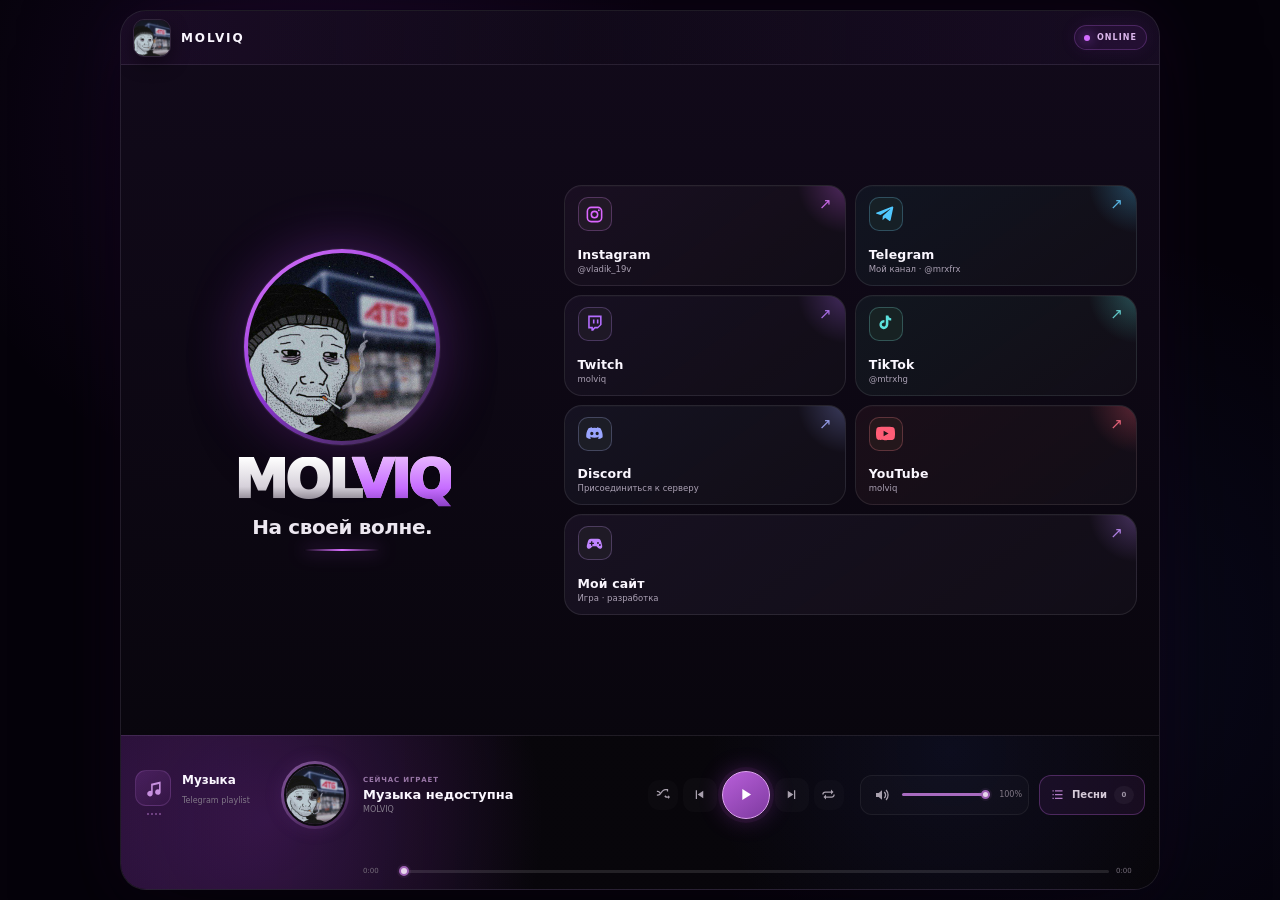
==== commit c760ea6b: "Add files via upload" ====
--- a/index.html
+++ b/index.html
@@ -38,7 +38,7 @@
 
       <a class="social twitch" href="https://www.twitch.tv/molviq29" target="_blank" rel="noopener" aria-label="Twitch">
         <div class="social-head"><div class="icon"><svg viewBox="0 0 24 24"><path d="M4 2h17v11.5l-4.8 4.8h-3.5L10.4 21H8v-2.7H4V2Zm2 2v12h4v2.2l2.2-2.2h4L19 13.2V4H6Zm4 3h2v5h-2V7Zm5 0h2v5h-2V7Z"/></svg></div><span class="arrow">↗</span></div>
-        <div><strong>Twitch</strong><small>@Molviq</small></div>
+        <div><strong>Twitch</strong><small>molviq</small></div>
       </a>
 
       <a class="social tiktok" href="https://www.tiktok.com/@mtrxhg" target="_blank" rel="noopener" aria-label="TikTok">
@@ -53,7 +53,7 @@
 
       <a class="social youtube" href="https://www.youtube.com/@Molviq29" target="_blank" rel="noopener" aria-label="YouTube">
         <div class="social-head"><div class="icon"><svg viewBox="0 0 24 24"><path d="M23.5 6.2a3 3 0 0 0-2.1-2.1C19.55 3.6 12 3.6 12 3.6s-7.55 0-9.4.5A3 3 0 0 0 .5 6.2 31.1 31.1 0 0 0 0 12a31.1 31.1 0 0 0 .5 5.8 3 3 0 0 0 2.1 2.1c1.85.5 9.4.5 9.4.5s7.55 0 9.4-.5a3 3 0 0 0 2.1-2.1A31.1 31.1 0 0 0 24 12a31.1 31.1 0 0 0-.5-5.8ZM9.6 15.6V8.4L15.8 12l-6.2 3.6Z"/></svg></div><span class="arrow">↗</span></div>
-        <div><strong>YouTube</strong><small>@Molviq</small></div>
+        <div><strong>YouTube</strong><small>molviq</small></div>
       </a>
 
       <a class="social game" href="https://papachiz-game-7948828570.papachiz-music.workers.dev/" target="_blank" rel="noopener" aria-label="Мой сайт с игрой">
--- a/style.css
+++ b/style.css
@@ -326,3 +326,67 @@
 .songs-pill{border-color:rgba(209,111,243,.28);background:rgba(144,55,176,.11)}
 .songs-pill:hover{background:rgba(155,63,190,.18);border-color:rgba(221,130,251,.42)}
 .playlist-card{border-color:rgba(211,118,245,.31);background:linear-gradient(180deg,#120b17,#0a0710);box-shadow:0 26px 80px rgba(0,0,0,.64),0 0 46px rgba(155,58,220,.10)}
+
+/* MOLVIQ — music player alignment fix.
+   Keeps the original look, but gives the volume block and Songs button
+   their own space so they never collide on desktop/short laptop screens. */
+@media (min-width:761px){
+  .musicbar{
+    grid-template-columns:132px 72px minmax(150px,1fr) 205px minmax(260px,285px);
+    column-gap:12px;
+  }
+  .right-controls{
+    width:100%;
+    min-width:0;
+    display:grid;
+    grid-template-columns:minmax(135px,1fr) auto;
+    align-items:center;
+    justify-content:stretch;
+    gap:10px;
+  }
+  .volume-control{
+    width:100%;
+    min-width:0;
+    grid-template-columns:30px minmax(56px,1fr) auto;
+    gap:5px;
+    padding:4px 6px;
+  }
+  .volume-control>span{min-width:27px}
+  .songs-pill{
+    flex:0 0 auto;
+    white-space:nowrap;
+    justify-content:center;
+  }
+}
+
+@media (max-height:780px) and (min-width:761px){
+  .musicbar{
+    grid-template-columns:120px 64px minmax(120px,1fr) 185px minmax(250px,270px);
+    column-gap:10px;
+    padding-left:12px;
+    padding-right:12px;
+  }
+  .right-controls{gap:9px}
+}
+
+@media (min-width:761px) and (max-width:920px){
+  .musicbar{
+    grid-template-columns:104px 60px minmax(95px,1fr) 170px minmax(220px,238px);
+    column-gap:8px;
+    padding-left:10px;
+    padding-right:10px;
+  }
+  .music-brand{grid-template-columns:32px minmax(0,1fr);column-gap:7px}
+  .music-app-icon{width:31px;height:31px}
+  .music-brand strong{font-size:11px}
+  .music-brand small{font-size:7px}
+  .disc-wrap{width:58px;height:58px}
+  .transport{gap:2px}
+  .icon-btn{width:30px;height:30px}
+  .icon-btn.tiny{width:27px;height:27px}
+  .play-main{width:43px;height:43px}
+  .right-controls{gap:7px;grid-template-columns:minmax(112px,1fr) auto}
+  .volume-control{grid-template-columns:28px minmax(42px,1fr);gap:4px;padding:4px 5px}
+  .volume-control>span{display:none}
+  .songs-pill{padding:0 9px}
+}
